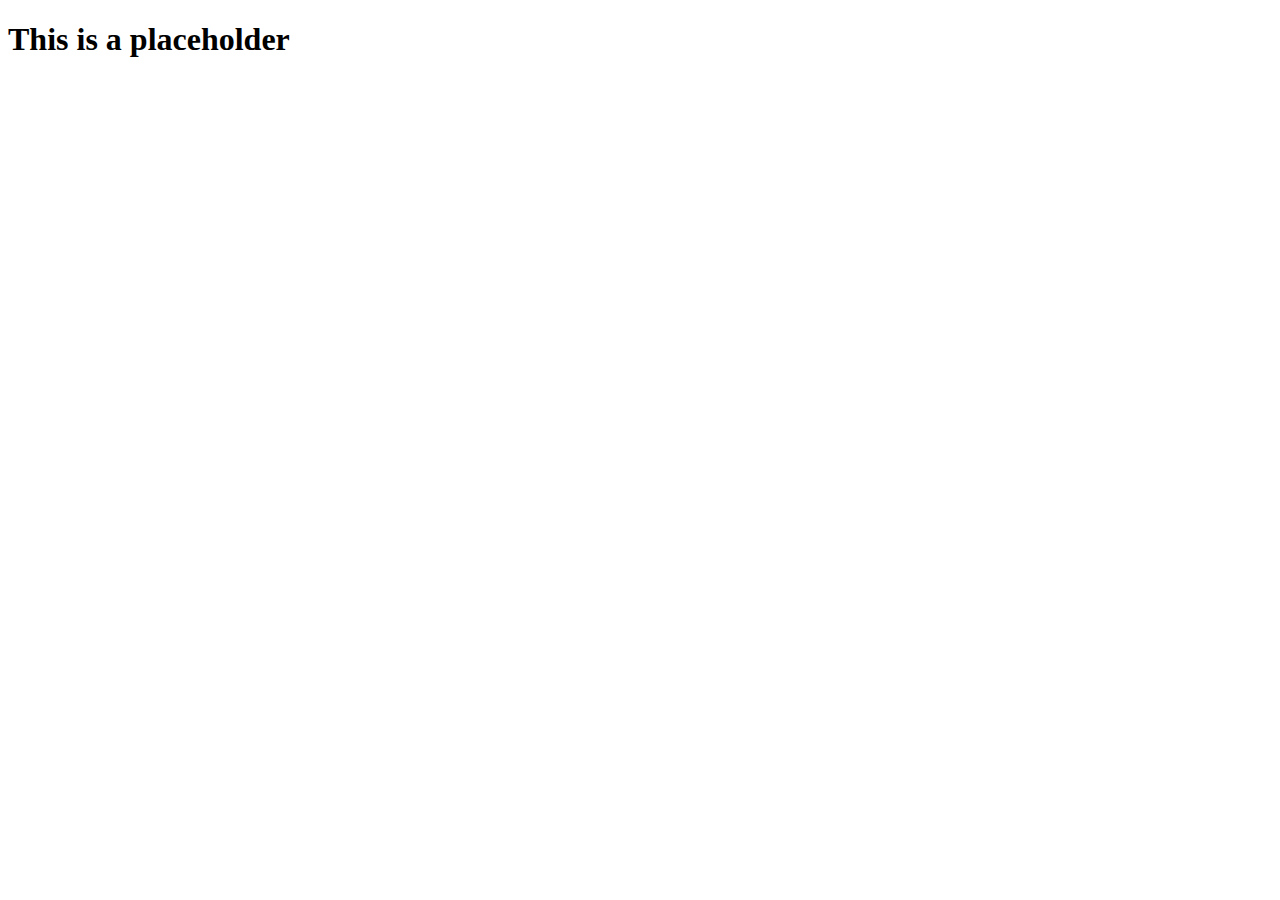
==== index.html @ da4c5a8f "First commit" ====
<!DOCTYPE html>
<html lang="en">
<head>
    <meta charset="UTF-8">
    <meta http-equiv="X-UA-Compatible" content="IE=edge">
    <meta name="viewport" content="width=device-width, initial-scale=1.0">
    <title>Ray Zhao - Product Design</title>
</head>
<body>
    <header>
        <h1>This is a placeholder</h1>
    </header>
</body>
</html>
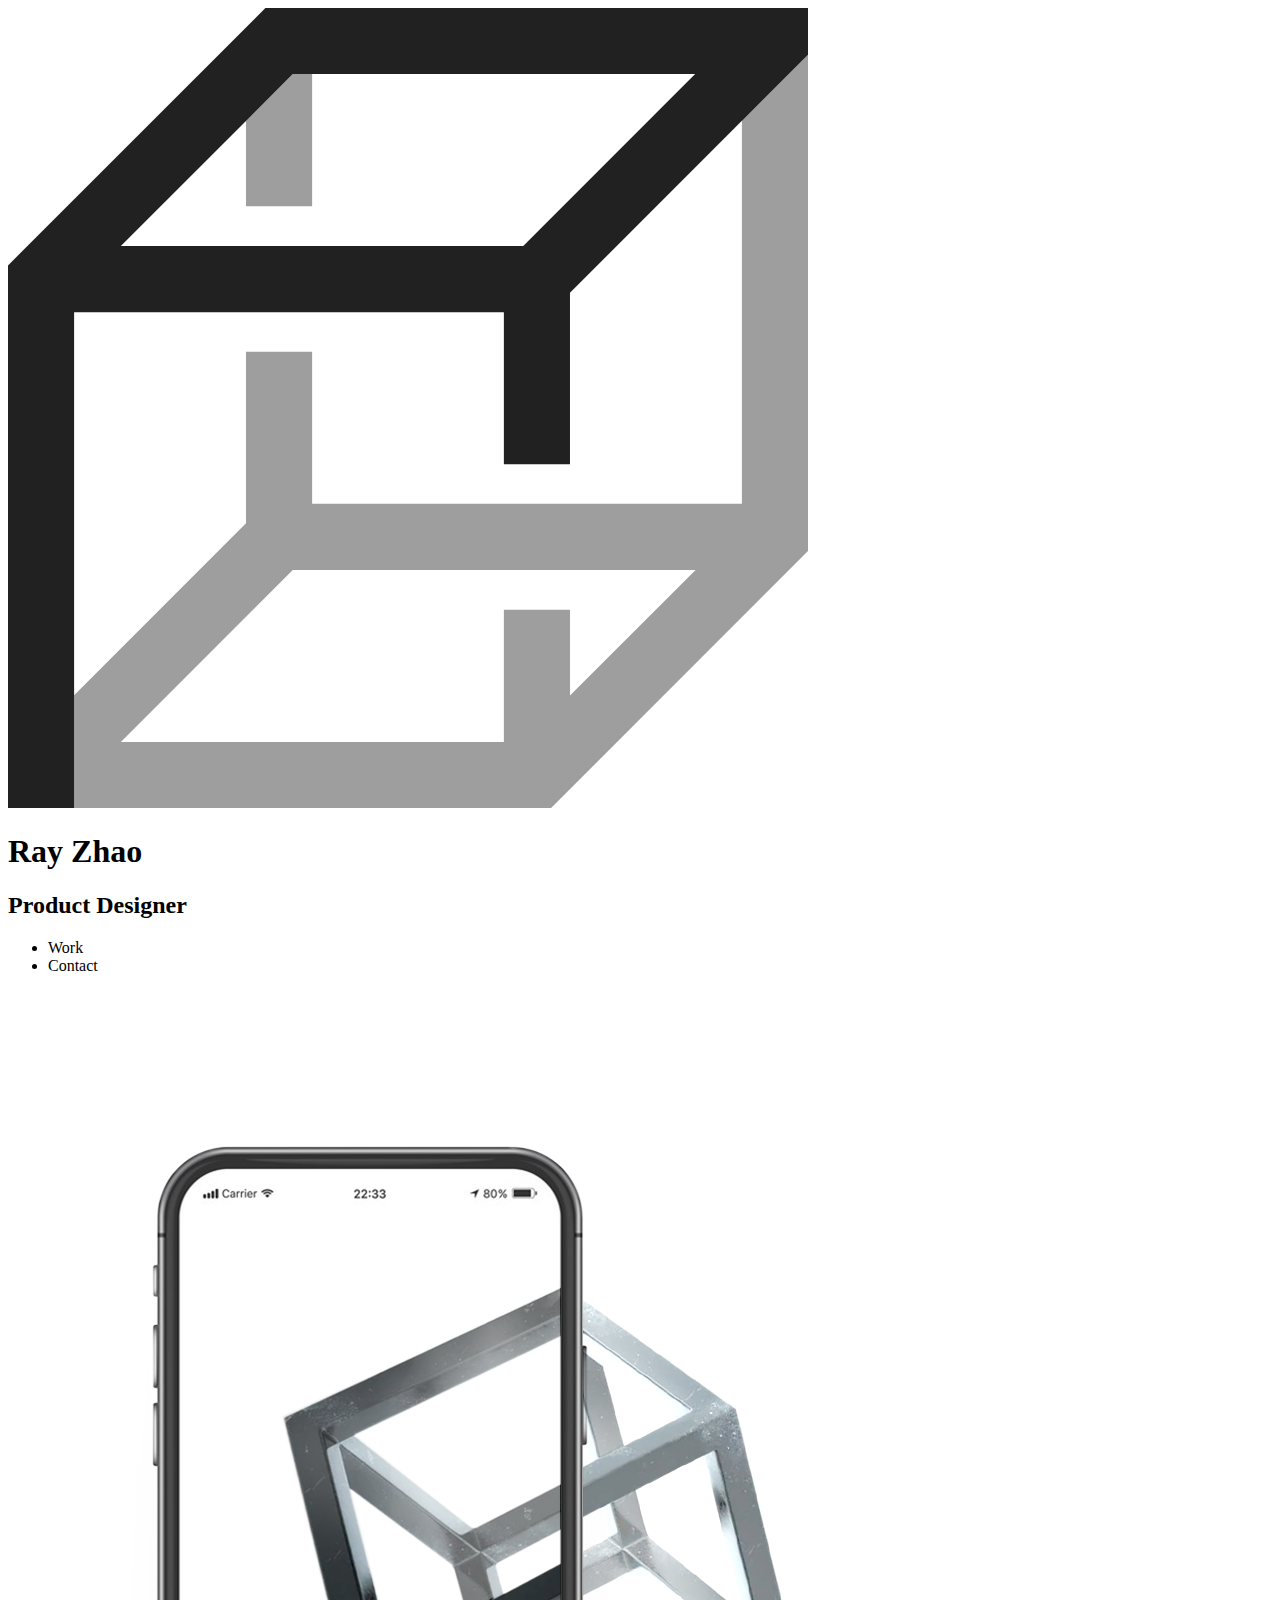
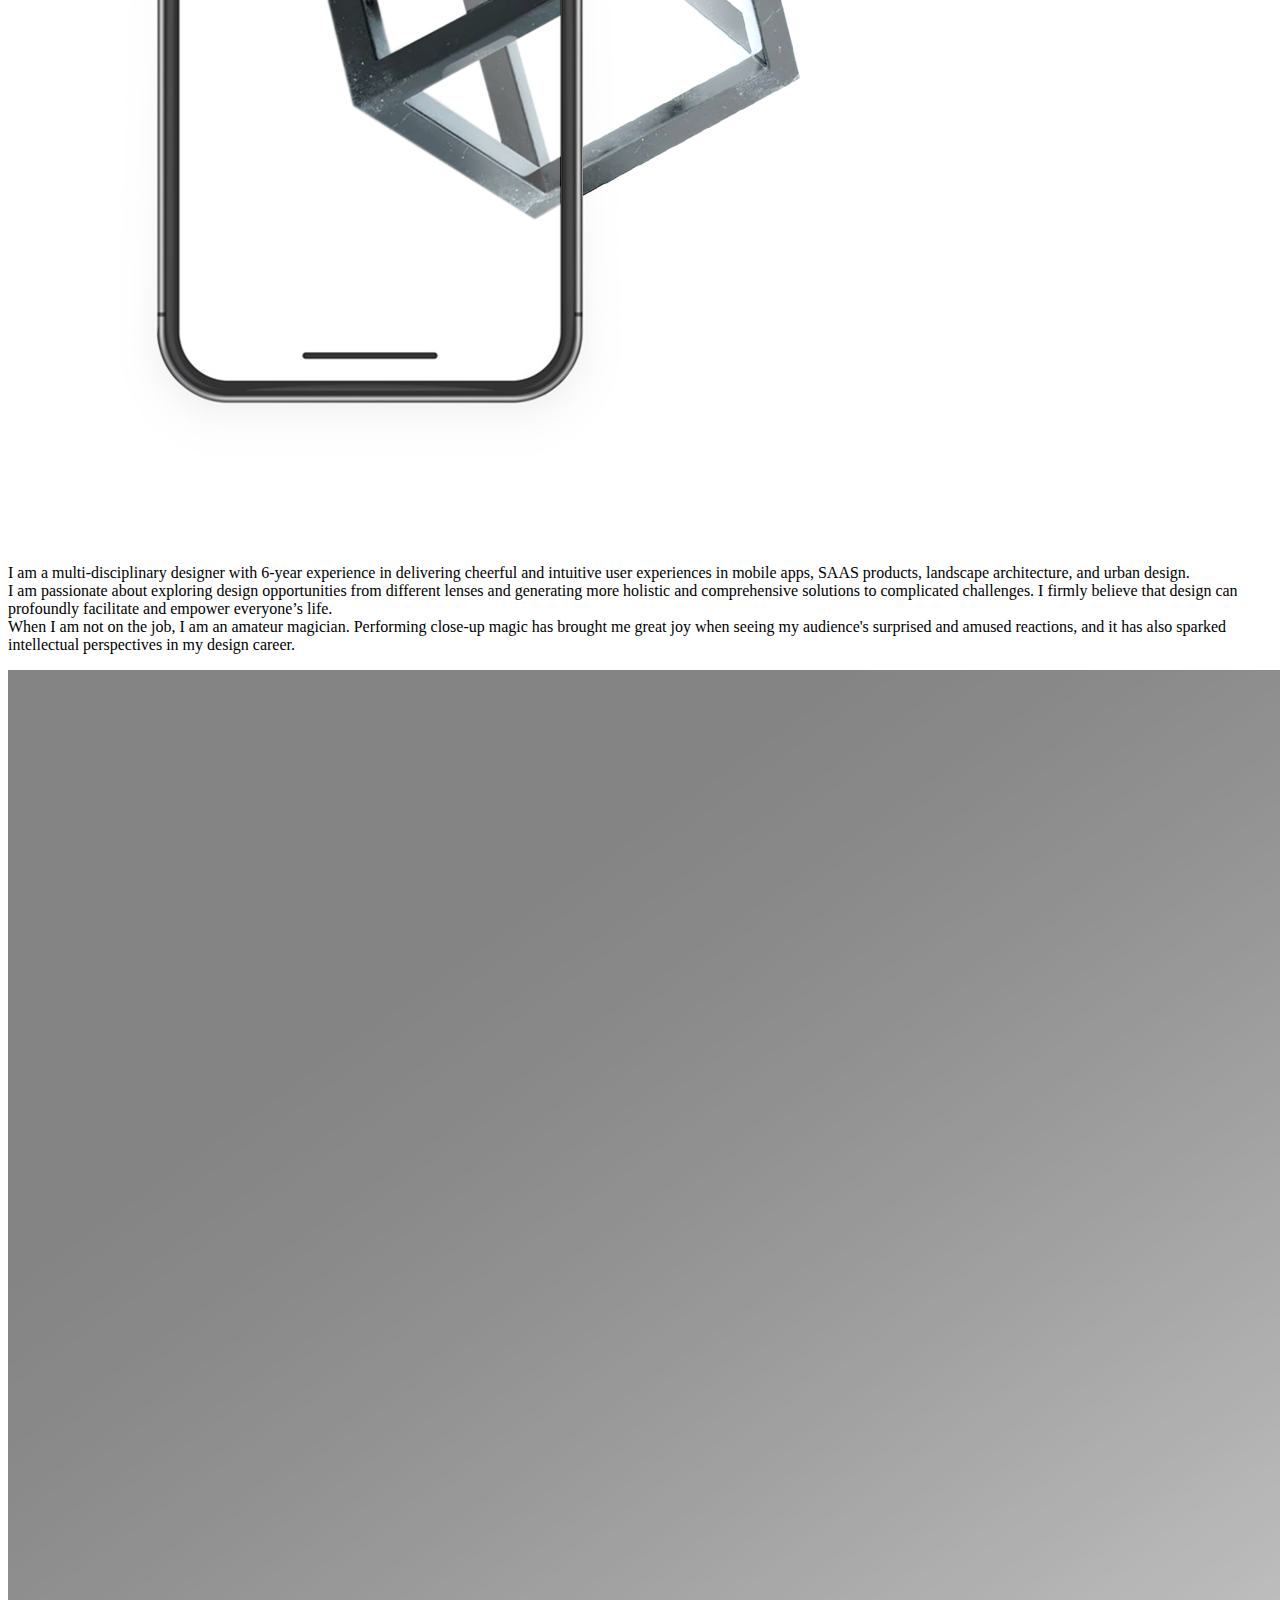
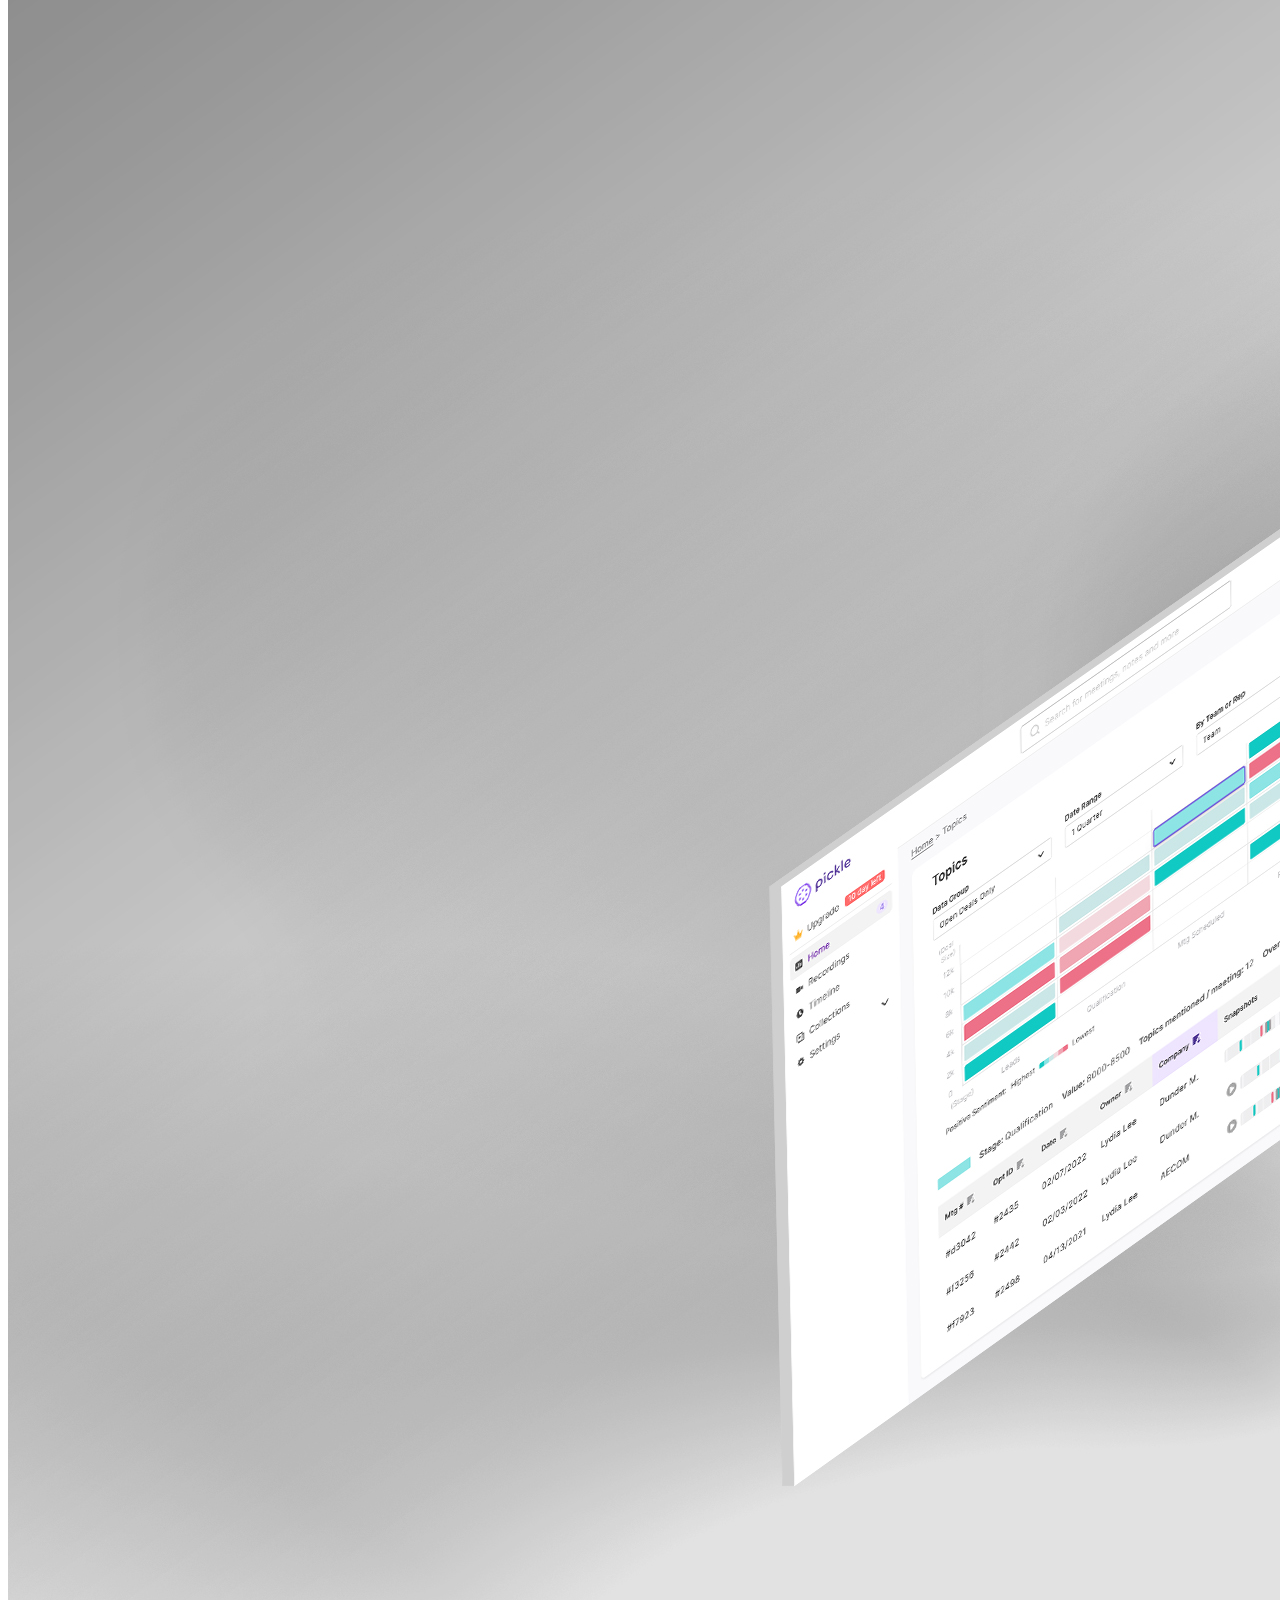
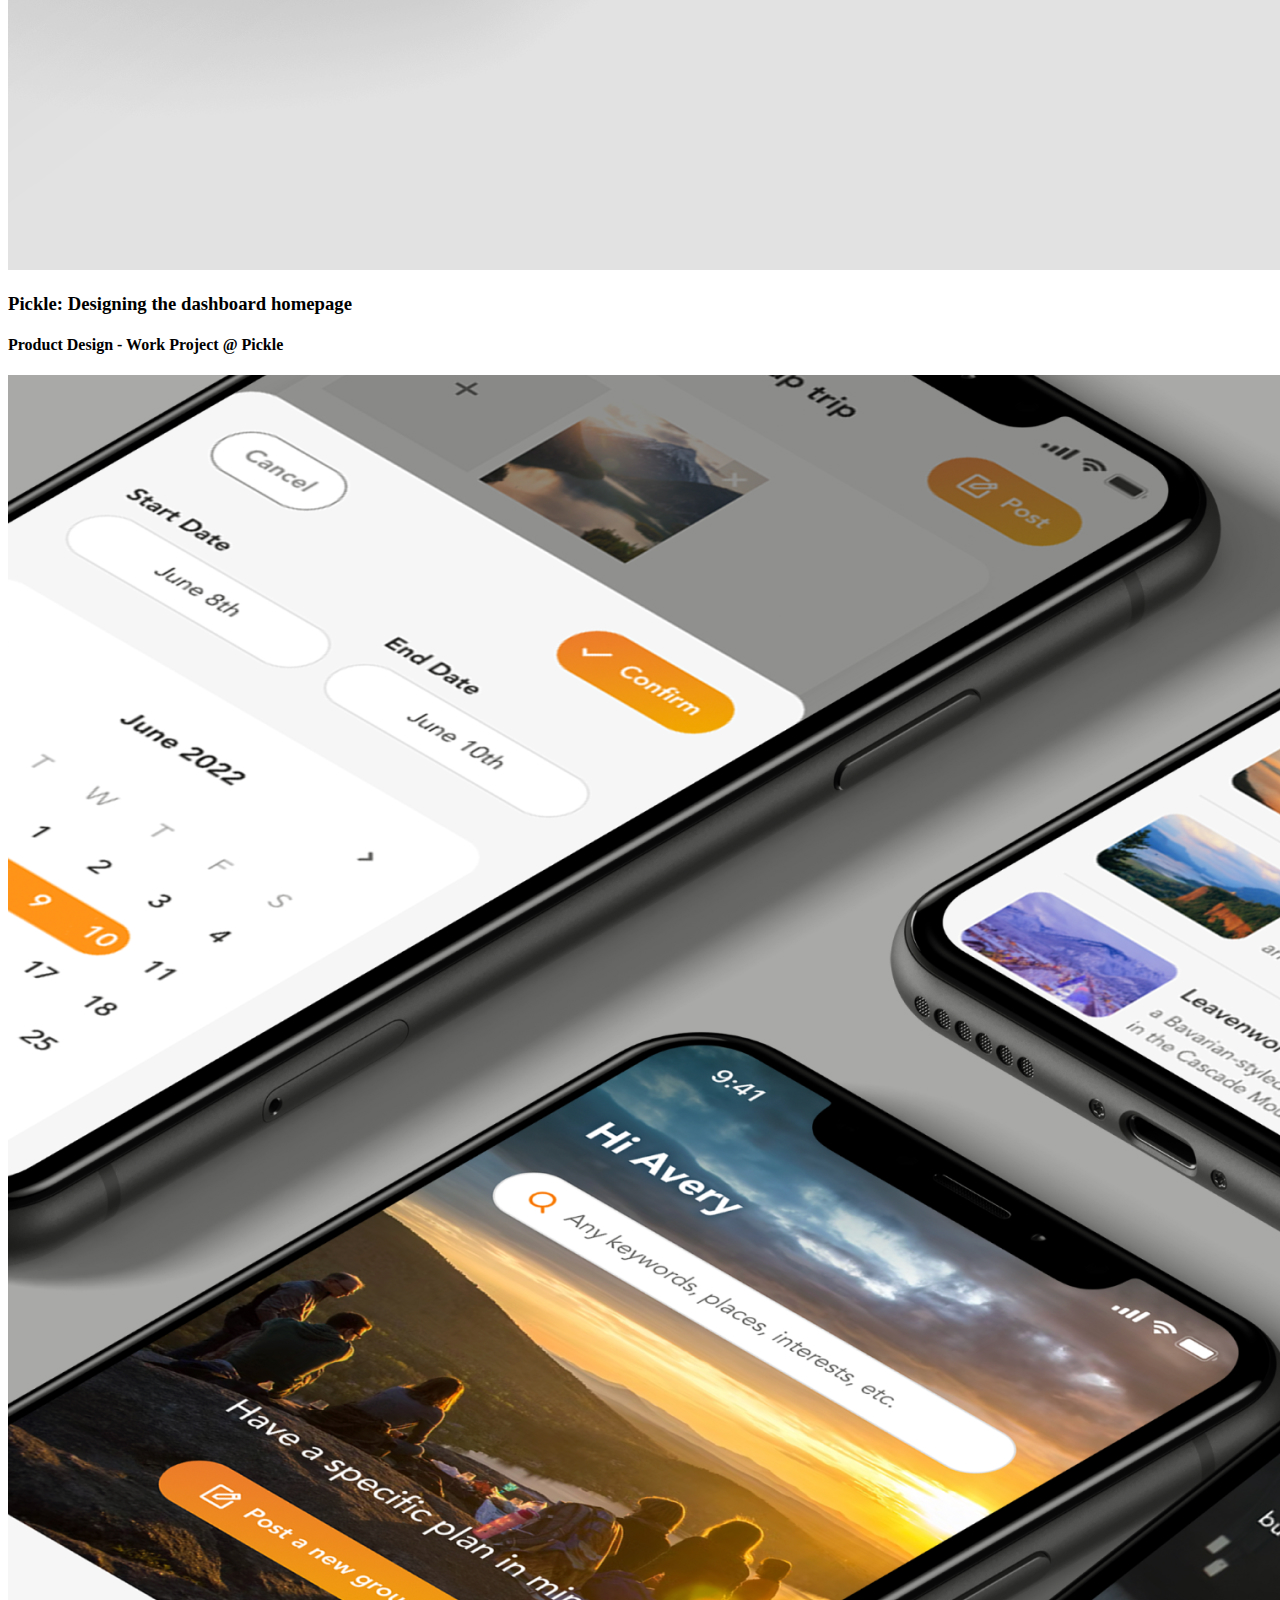
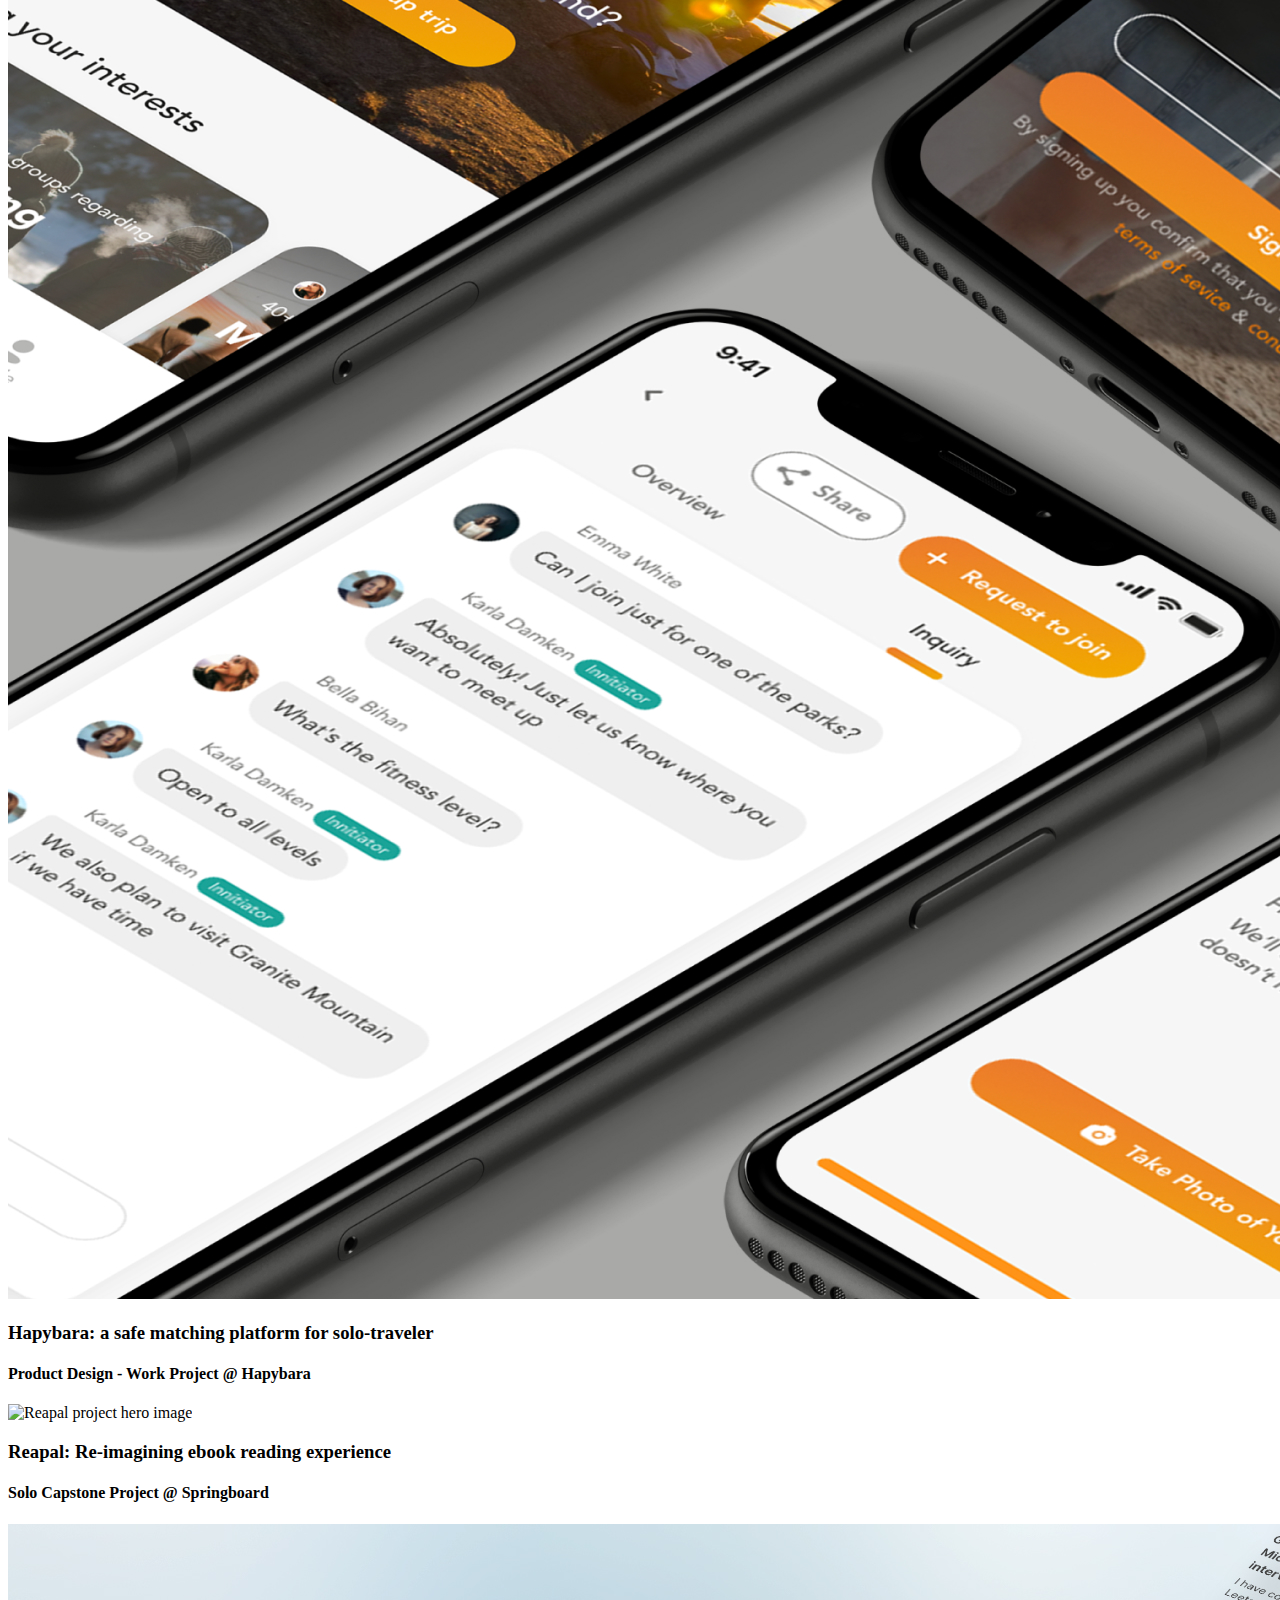
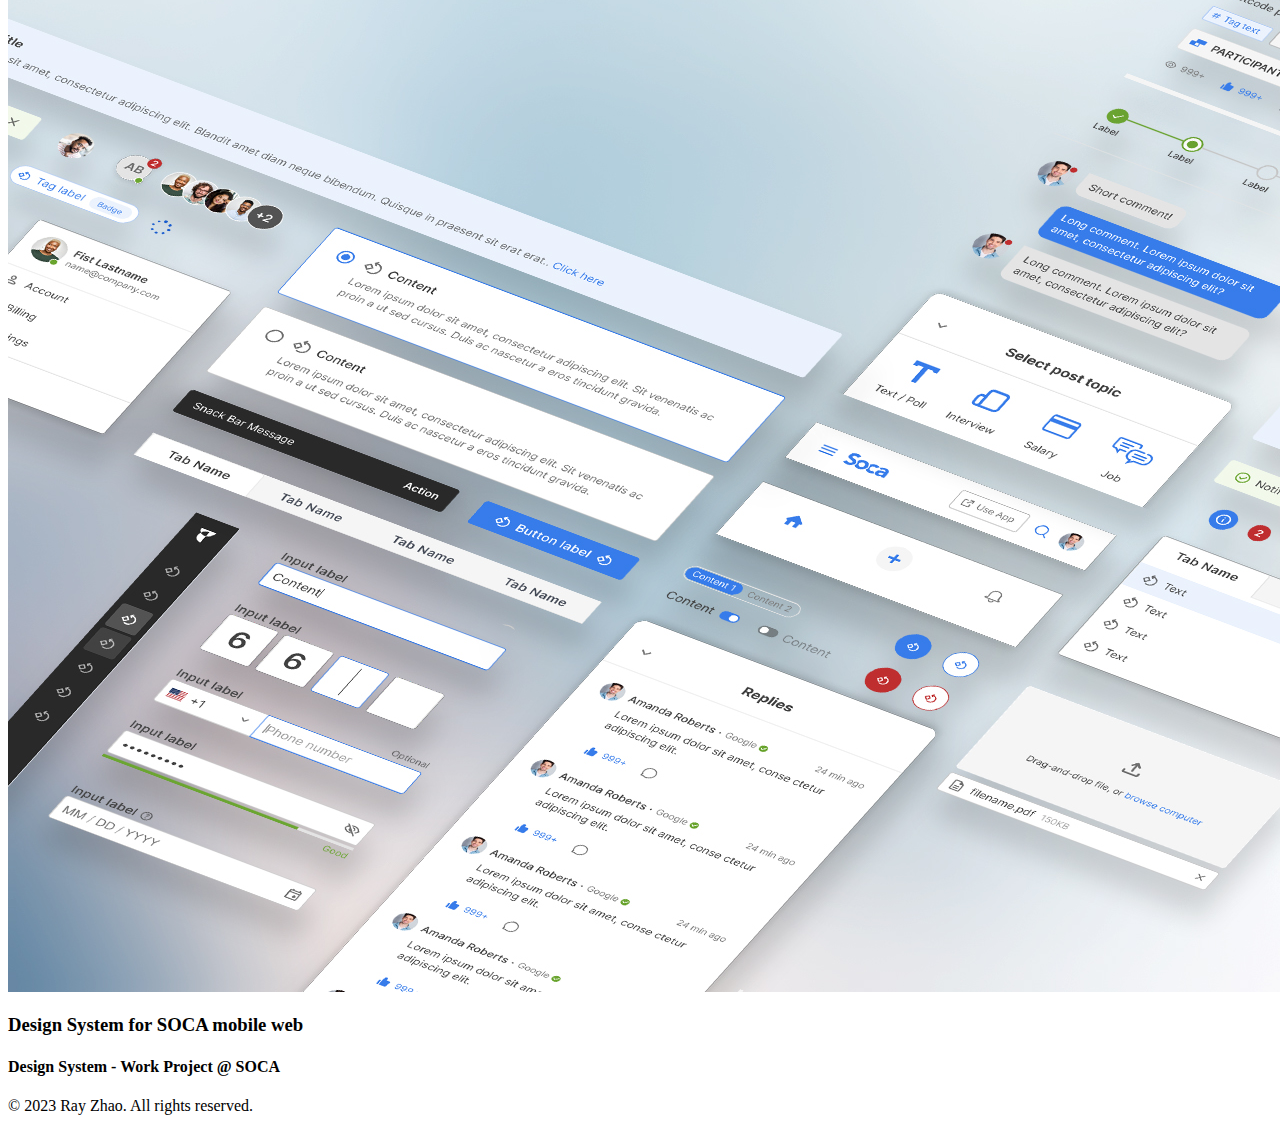
==== commit 6896da08: "contact content" ====
--- a/index.html
+++ b/index.html
@@ -1,14 +1,69 @@
 <!DOCTYPE html>
 <html lang="en">
+
 <head>
     <meta charset="UTF-8">
     <meta http-equiv="X-UA-Compatible" content="IE=edge">
     <meta name="viewport" content="width=device-width, initial-scale=1.0">
     <title>Ray Zhao - Product Design</title>
 </head>
+
 <body>
     <header>
-        <h1>This is a placeholder</h1>
+        <img src="./Resource/Logo_b.svg" alt="Ray Zhao's Logo">
+        <div class="logo-title">
+            <h1 class="logo">Ray Zhao</h1>
+            <h2 class="logo">Product Designer</h2>
+        </div>
+
+        <nav>
+            <ul>
+                <li>Work</li>
+                <li>Contact</li>
+            </ul>
+        </nav>
     </header>
+    <main>
+        <section id="self-intro">
+            <img src="./Resource/Hero_page.png" alt="Website's hero page">
+            <p>
+                I am a multi-disciplinary designer with 6-year experience in delivering cheerful and intuitive user
+                experiences in mobile apps, SAAS products, landscape architecture, and urban design. <br>I am passionate
+                about exploring design opportunities from different lenses and generating more holistic and
+                comprehensive solutions to complicated challenges. I firmly believe that design can profoundly
+                facilitate and empower everyone’s life. <br>When I am not on the job, I am an amateur magician.
+                Performing
+                close-up magic has brought me great joy when seeing my audience's surprised and amused reactions, and it
+                has also sparked intellectual perspectives in my design career.
+            </p>
+        </section>
+        <section id="work-list">
+            <div class="card-project">
+                <img src="./Resource/Hero_Pickle.png" alt="Pickle project hero image">
+                <h3>Pickle: Designing the dashboard homepage</h3>
+                <h4>Product Design - Work Project @ Pickle</h4>
+            </div>
+            <div class="card-project">
+                <img src="./Resource/Hero_Hapybara.jpg" alt="Hapybara project hero image">
+                <h3>Hapybara: a safe matching platform for solo-traveler</h3>
+                <h4>Product Design - Work Project @ Hapybara</h4>
+            </div>
+            <div class="card-project">
+                <img src="./Resource/Hero_Reapal.png" alt="Reapal project hero image">
+                <h3>Reapal: Re-imagining ebook reading experience</h3>
+                <h4>Solo Capstone Project @ Springboard</h4>
+            </div>
+            <div class="card-project">
+                <img src="./Resource/Hero_Soca.jpg" alt="Soca project hero image">
+                <h3>Design System for SOCA mobile web</h3>
+                <h4>Design System - Work Project @ SOCA</h4>
+            </div>
+        </section>
+
+    </main>
+    <footer>
+        <p>© 2023 Ray Zhao. All rights reserved.</p>
+    </footer>
 </body>
+
 </html>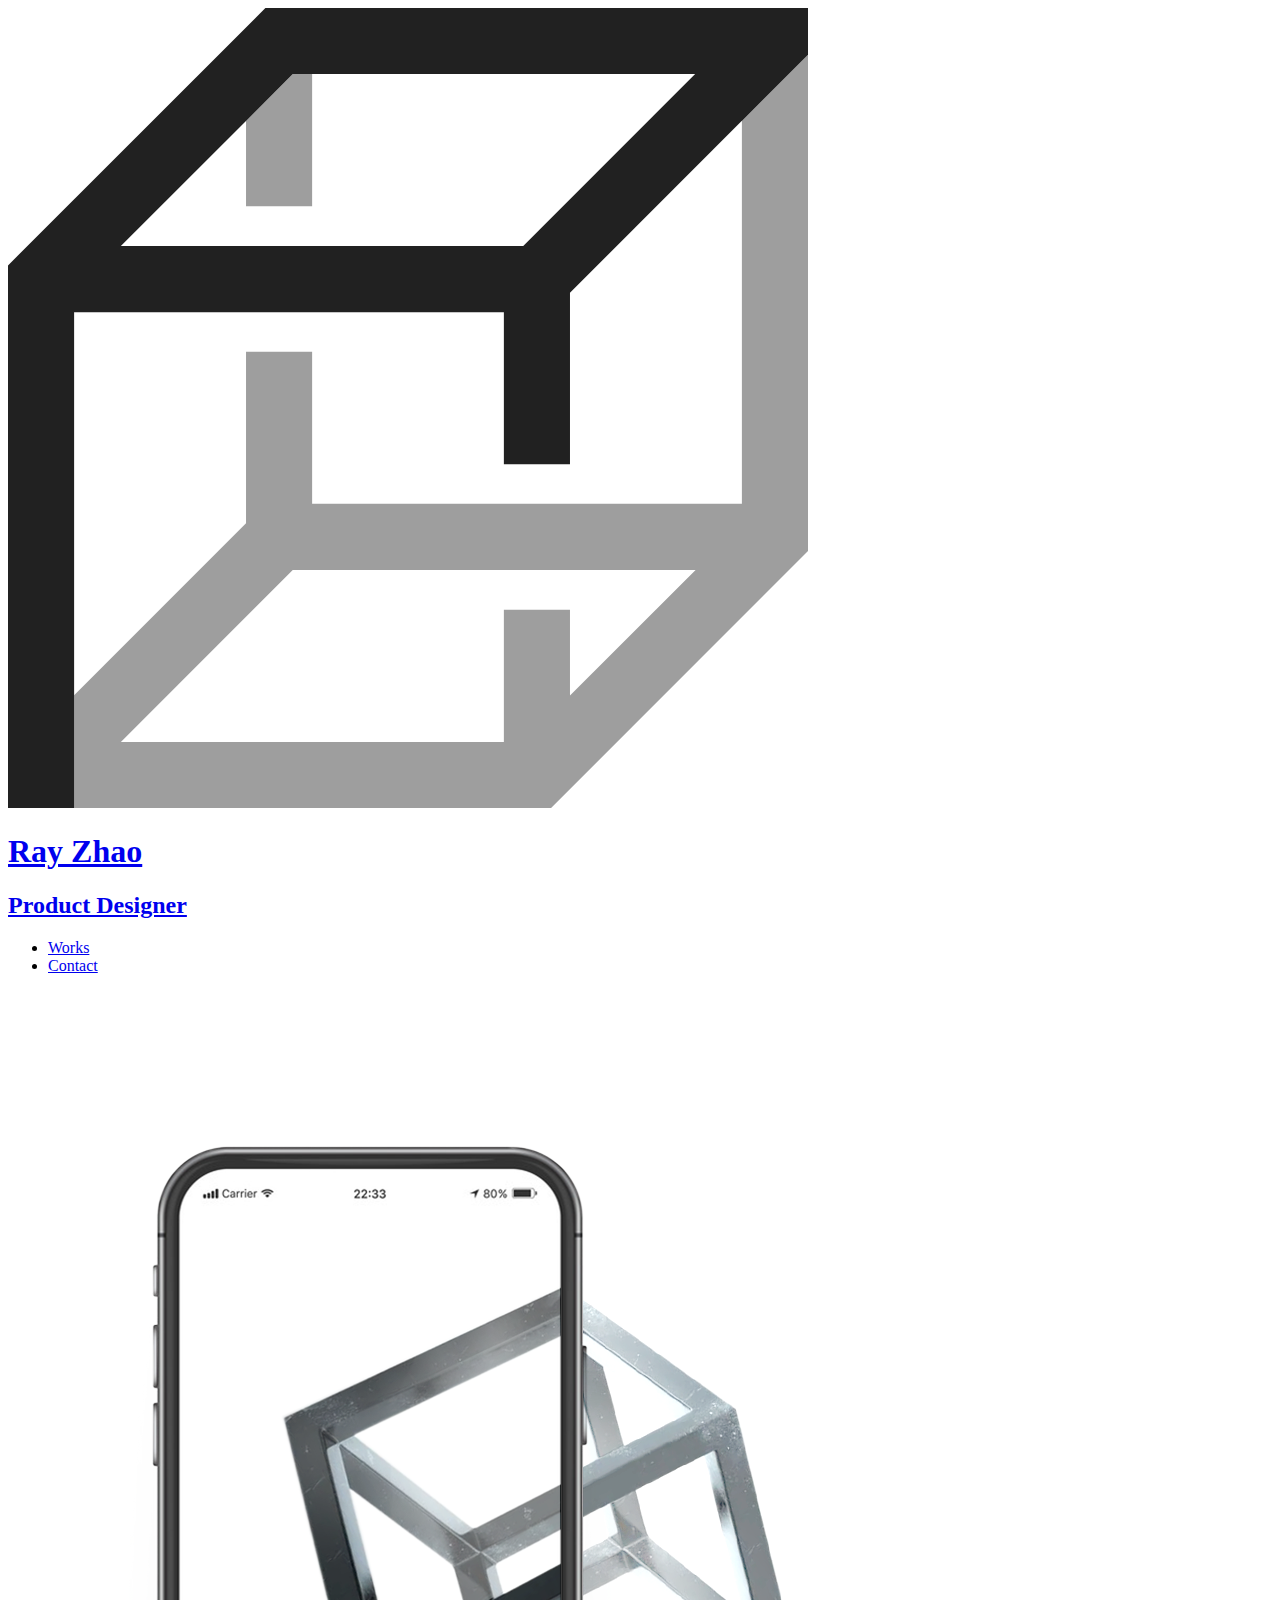
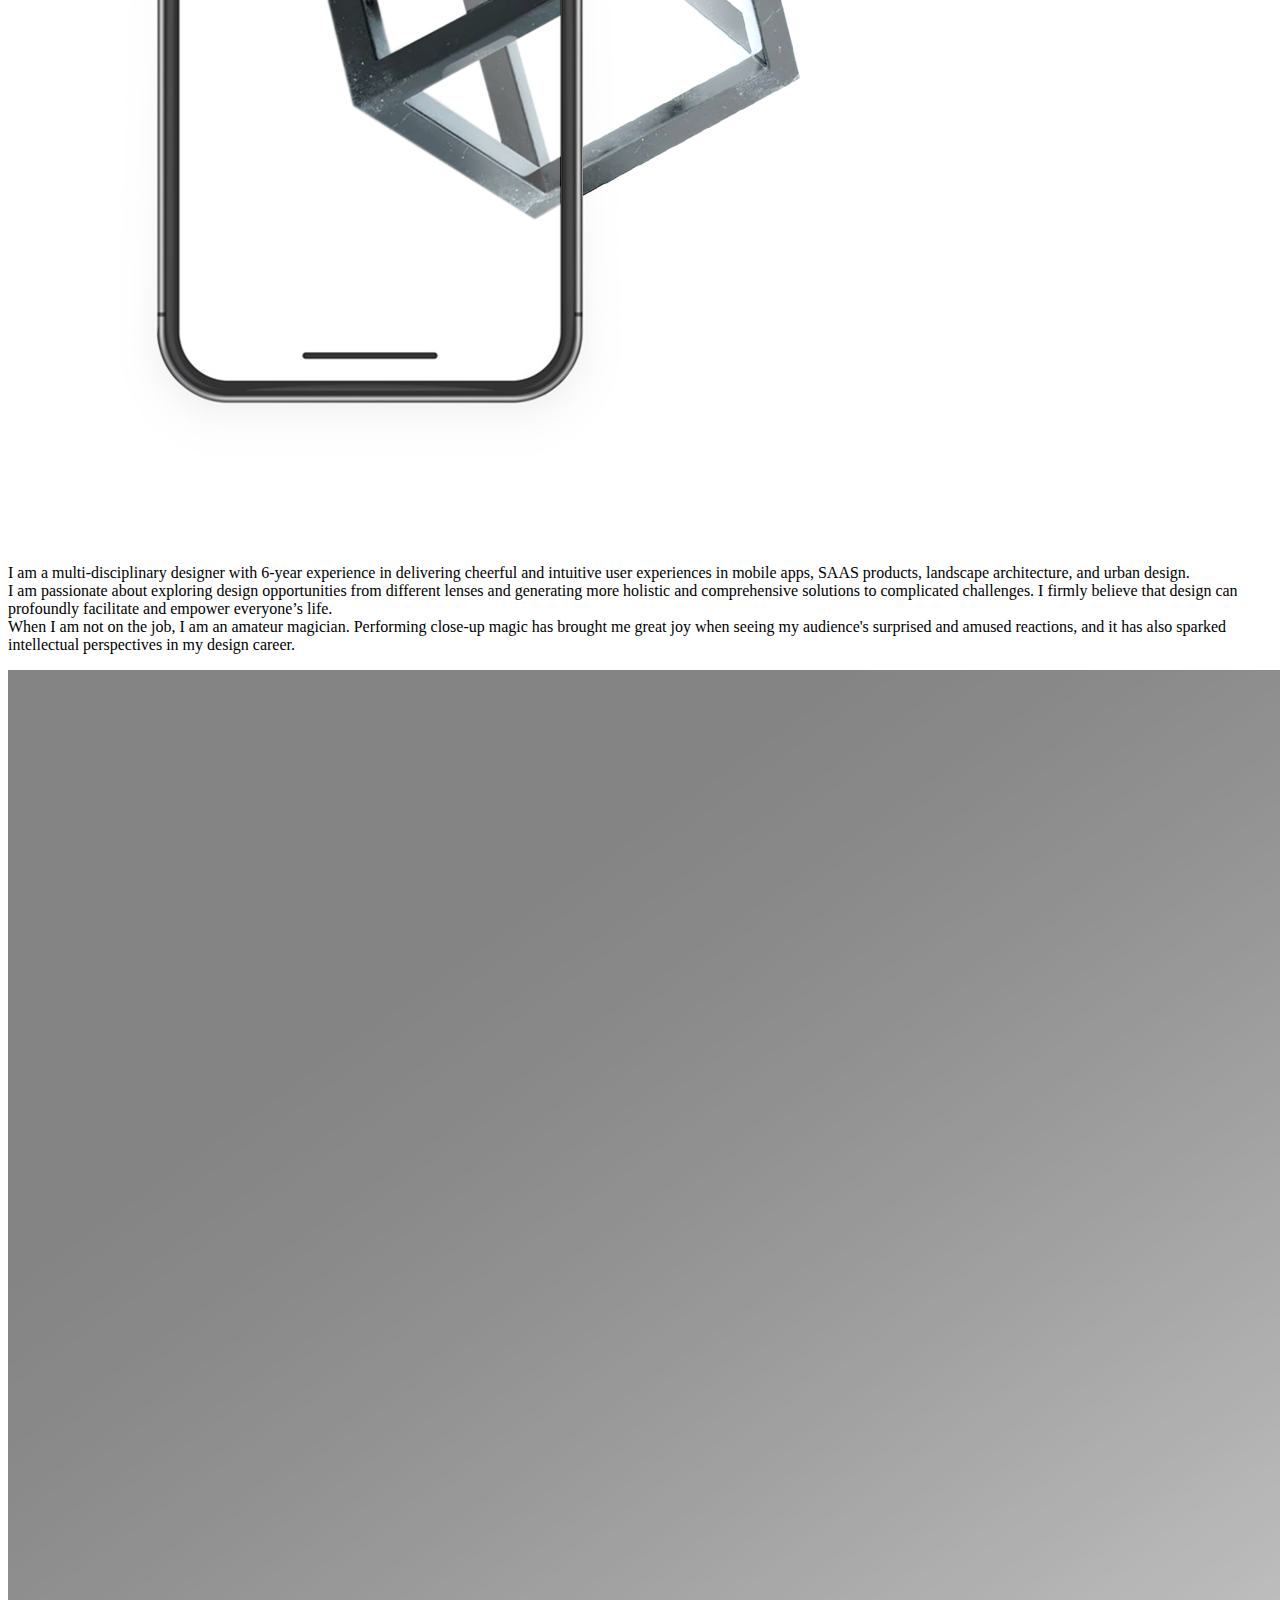
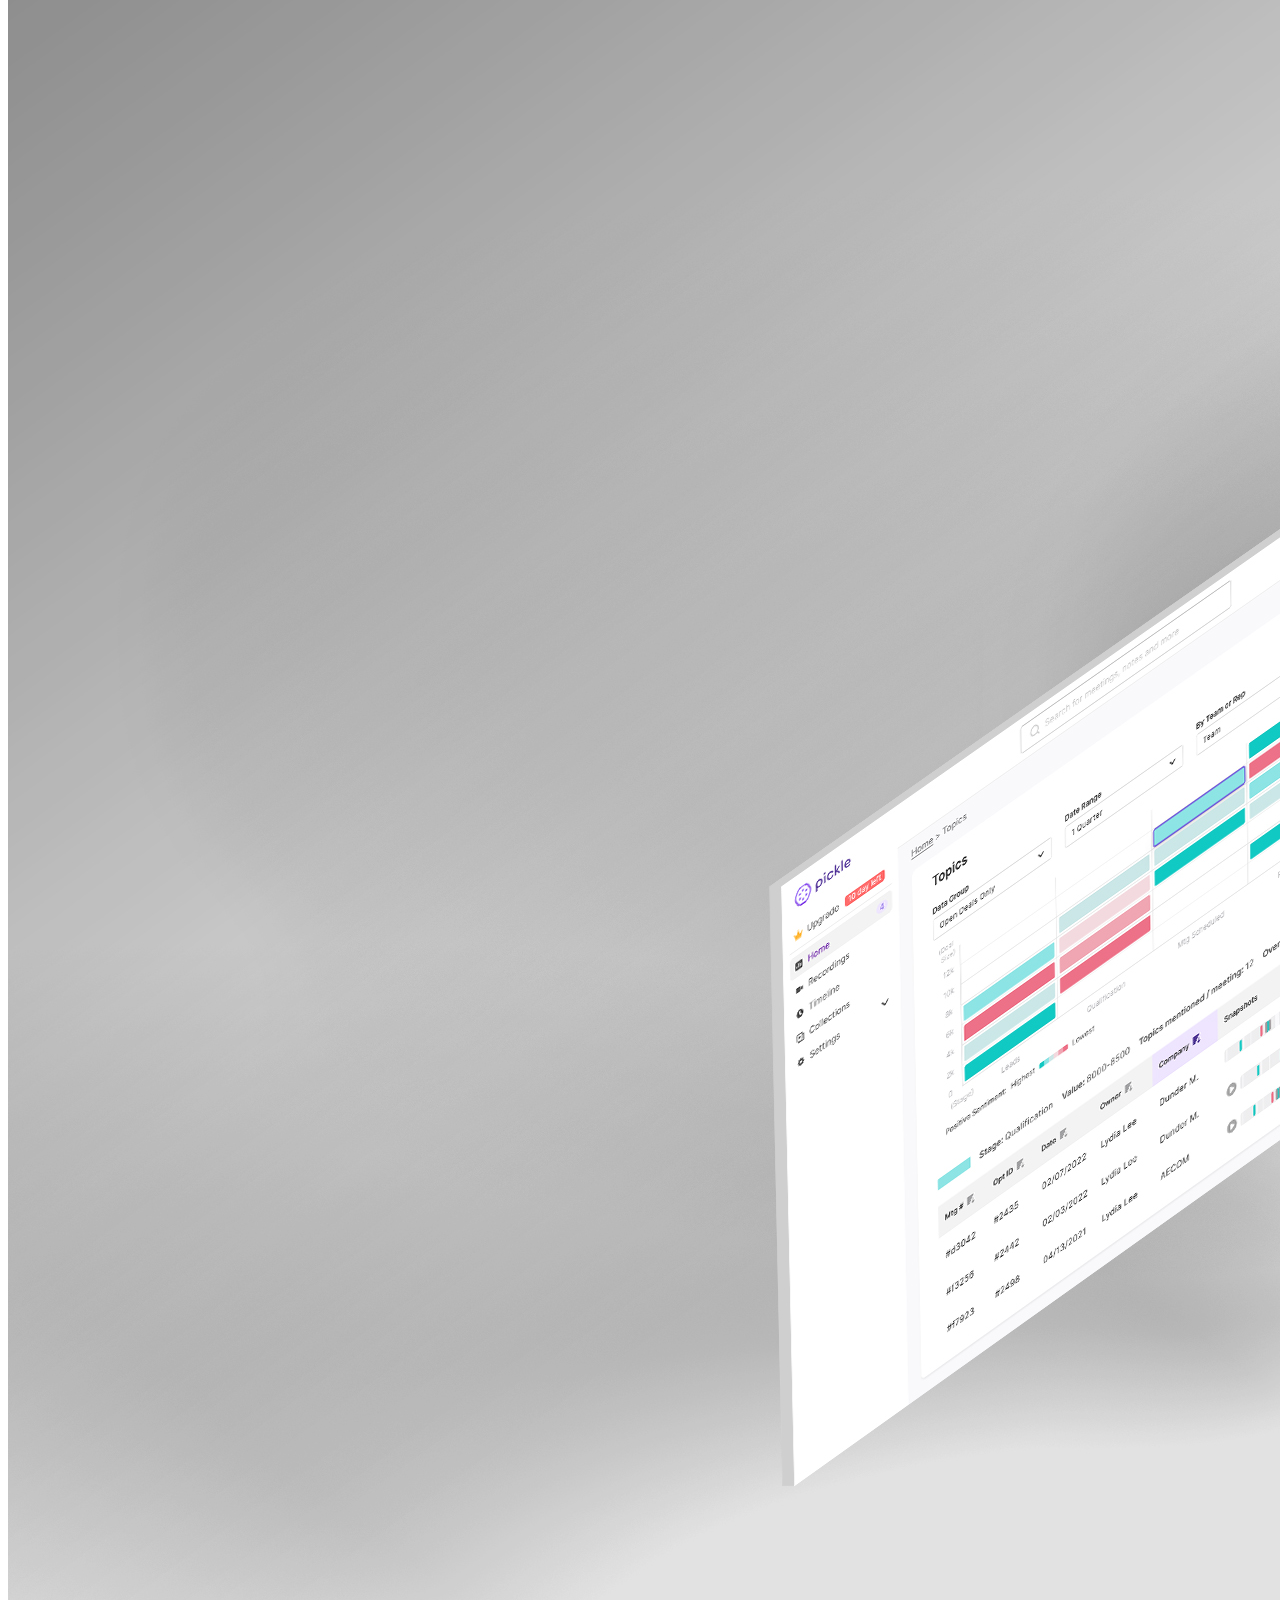
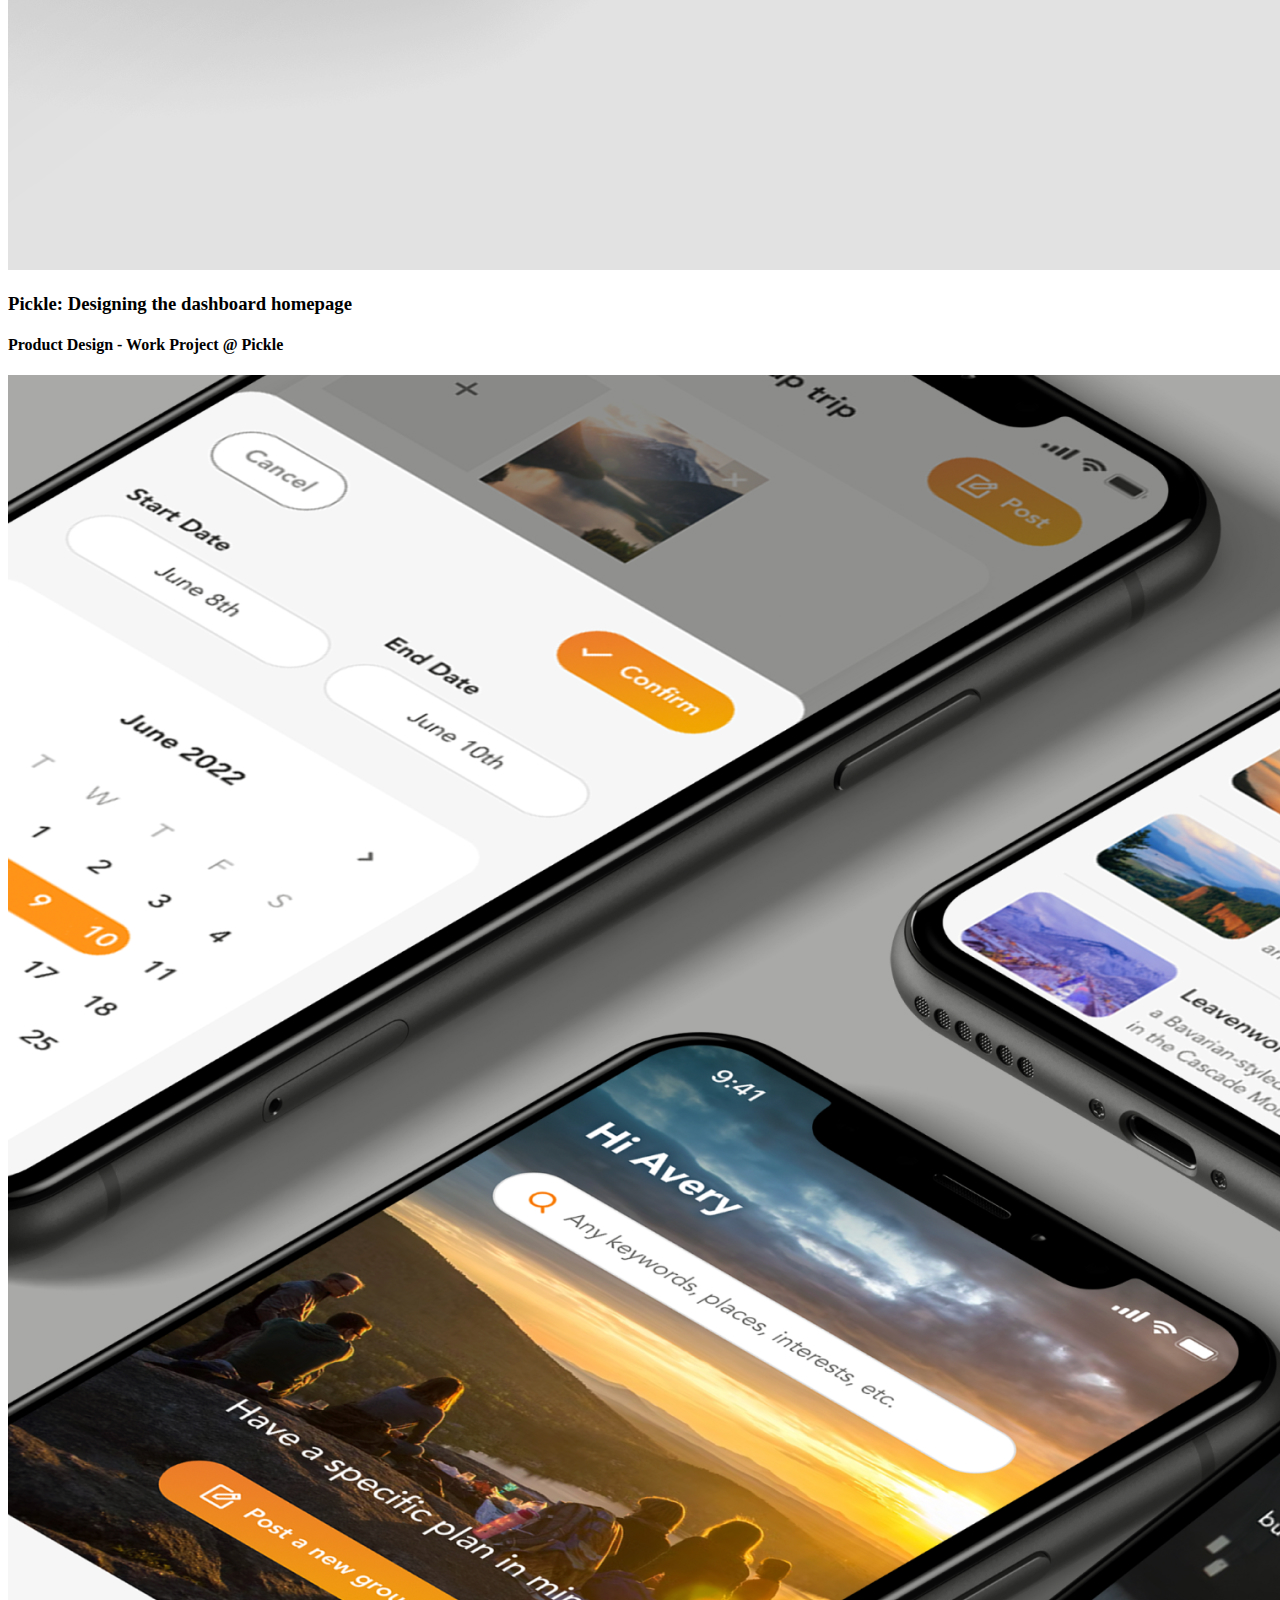
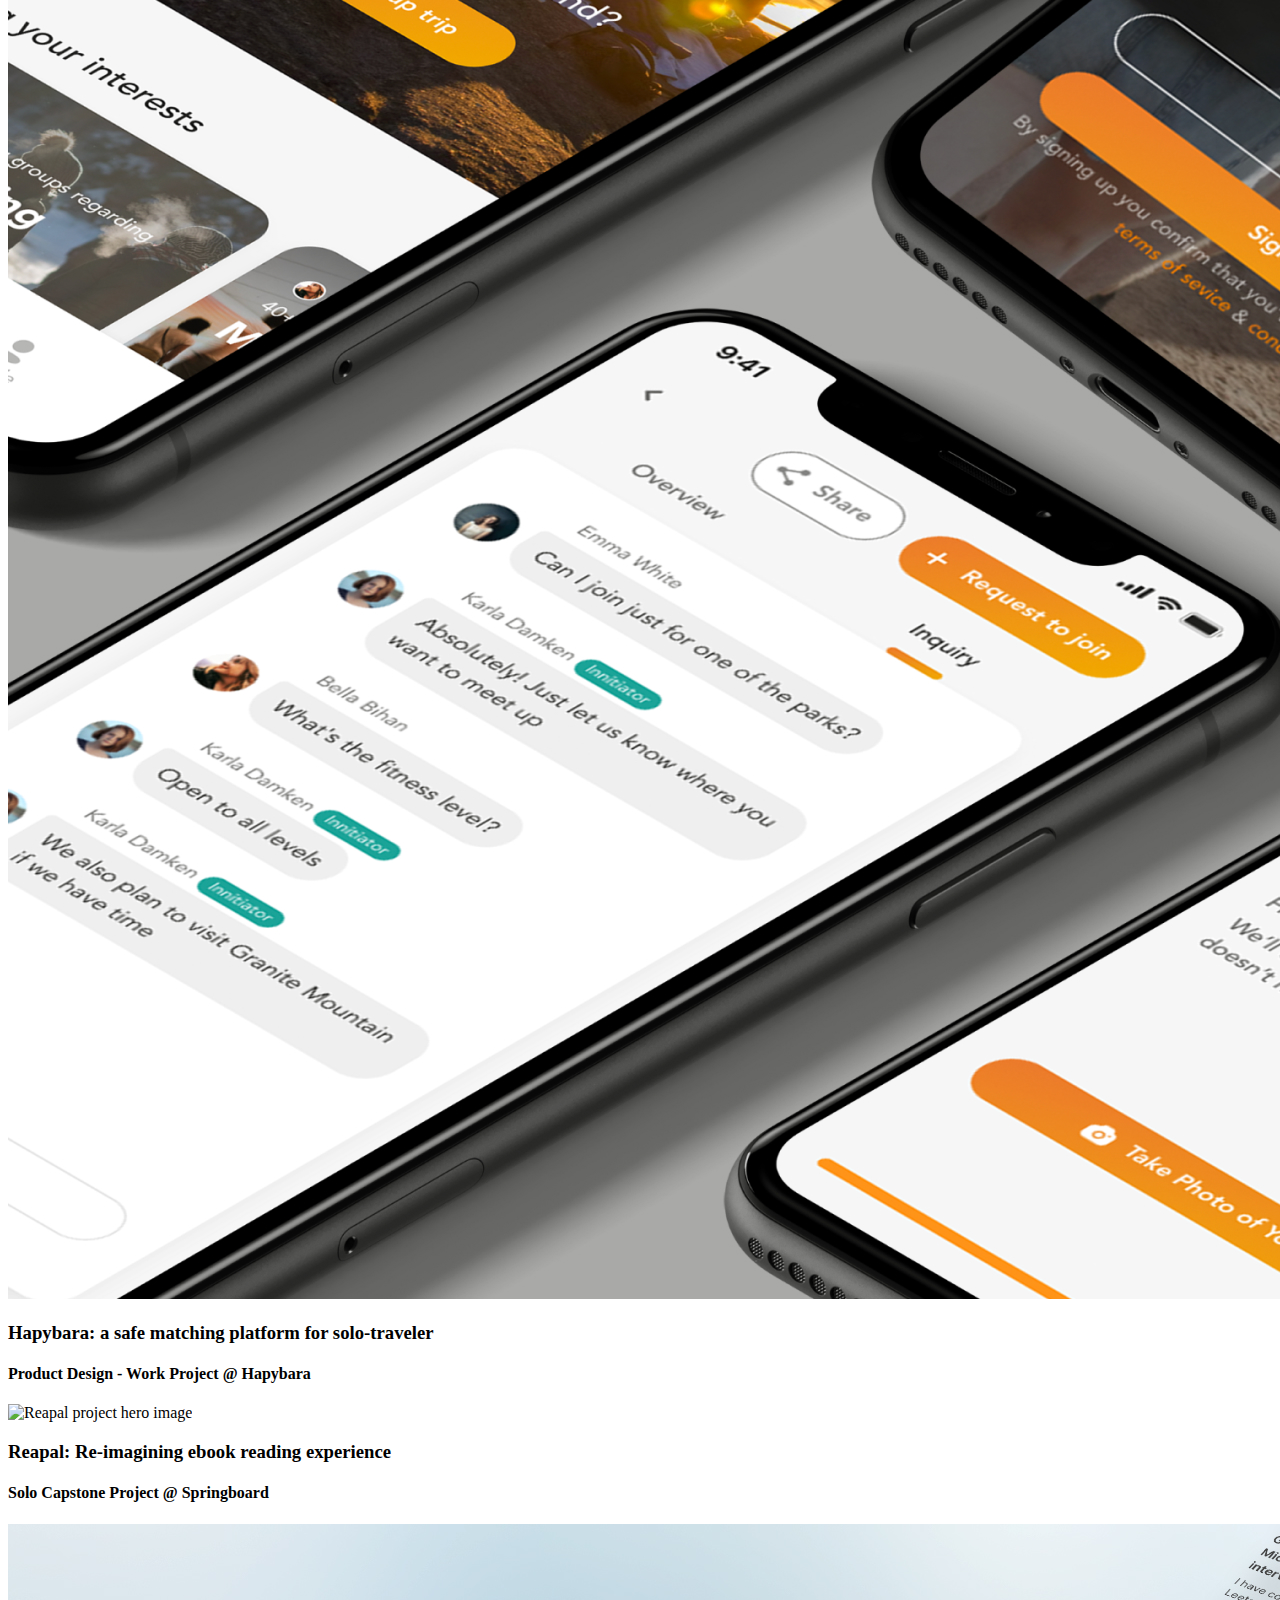
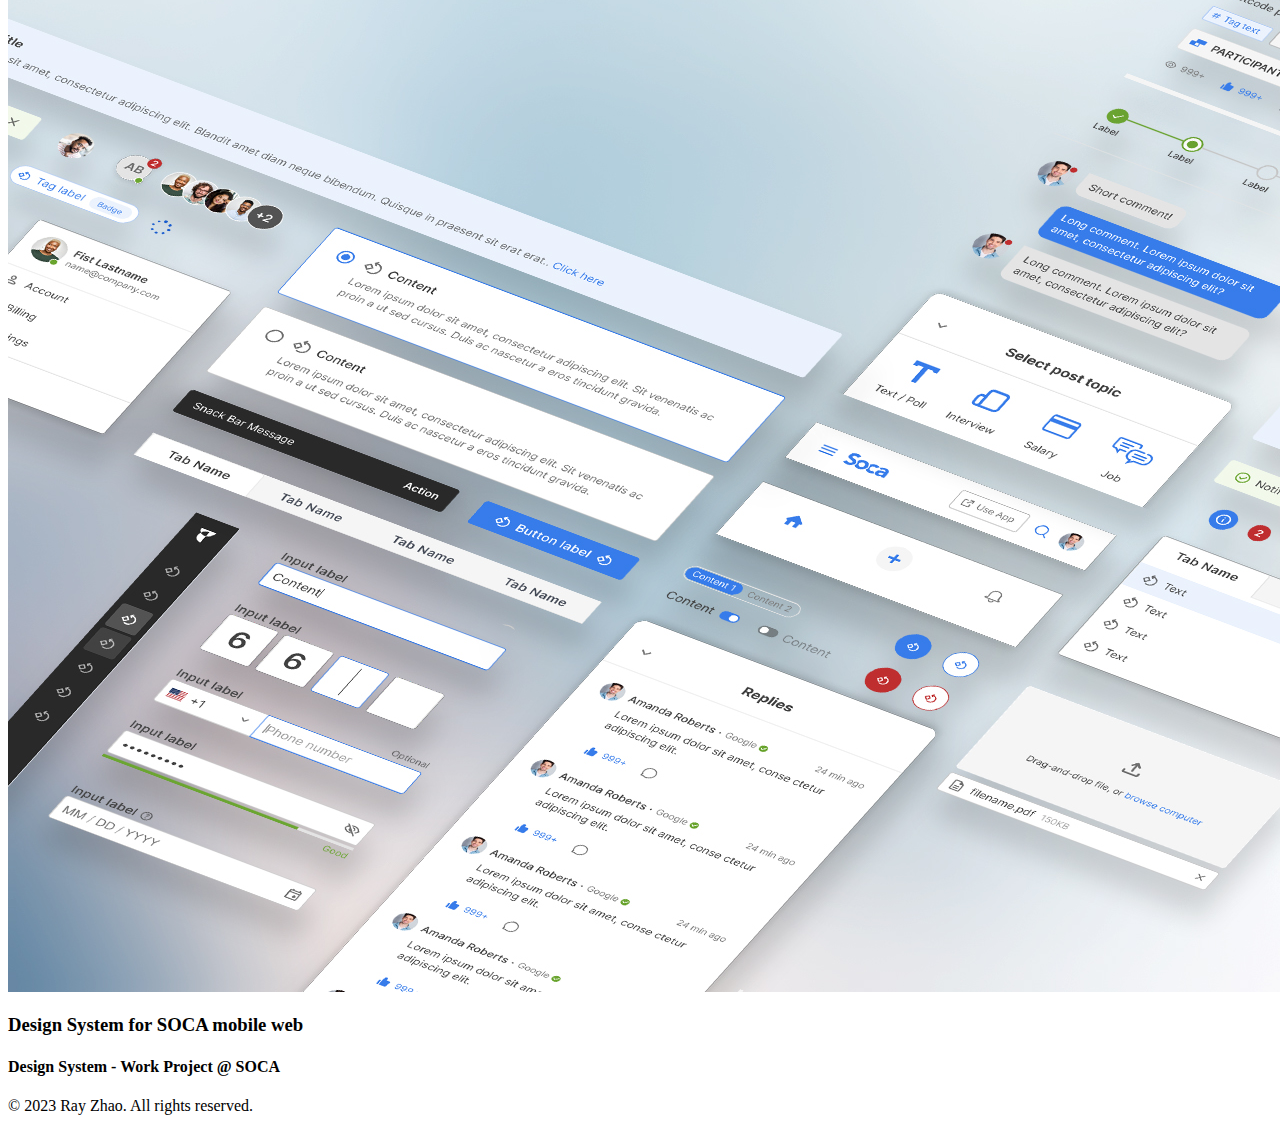
==== commit 8e64e781: "Adding links in HTML" ====
--- a/index.html
+++ b/index.html
@@ -10,16 +10,20 @@
 
 <body>
     <header>
-        <img src="./Resource/Logo_b.svg" alt="Ray Zhao's Logo">
-        <div class="logo-title">
-            <h1 class="logo">Ray Zhao</h1>
-            <h2 class="logo">Product Designer</h2>
-        </div>
+        <a href="index.html">
+            <div class="logo-group">
+                <img src="./Resource/Logo_b.svg" alt="Ray Zhao's Logo">
+                <div class="logo-title">
+                    <h1 class="logo">Ray Zhao</h1>
+                    <h2 class="logo">Product Designer</h2>
+                </div>
+            </div>
+        </a>
 
         <nav>
             <ul>
-                <li>Work</li>
-                <li>Contact</li>
+                <li><a href="index.html">Works</a></li>
+                <li><a href="contact.html">Contact</a></li>
             </ul>
         </nav>
     </header>
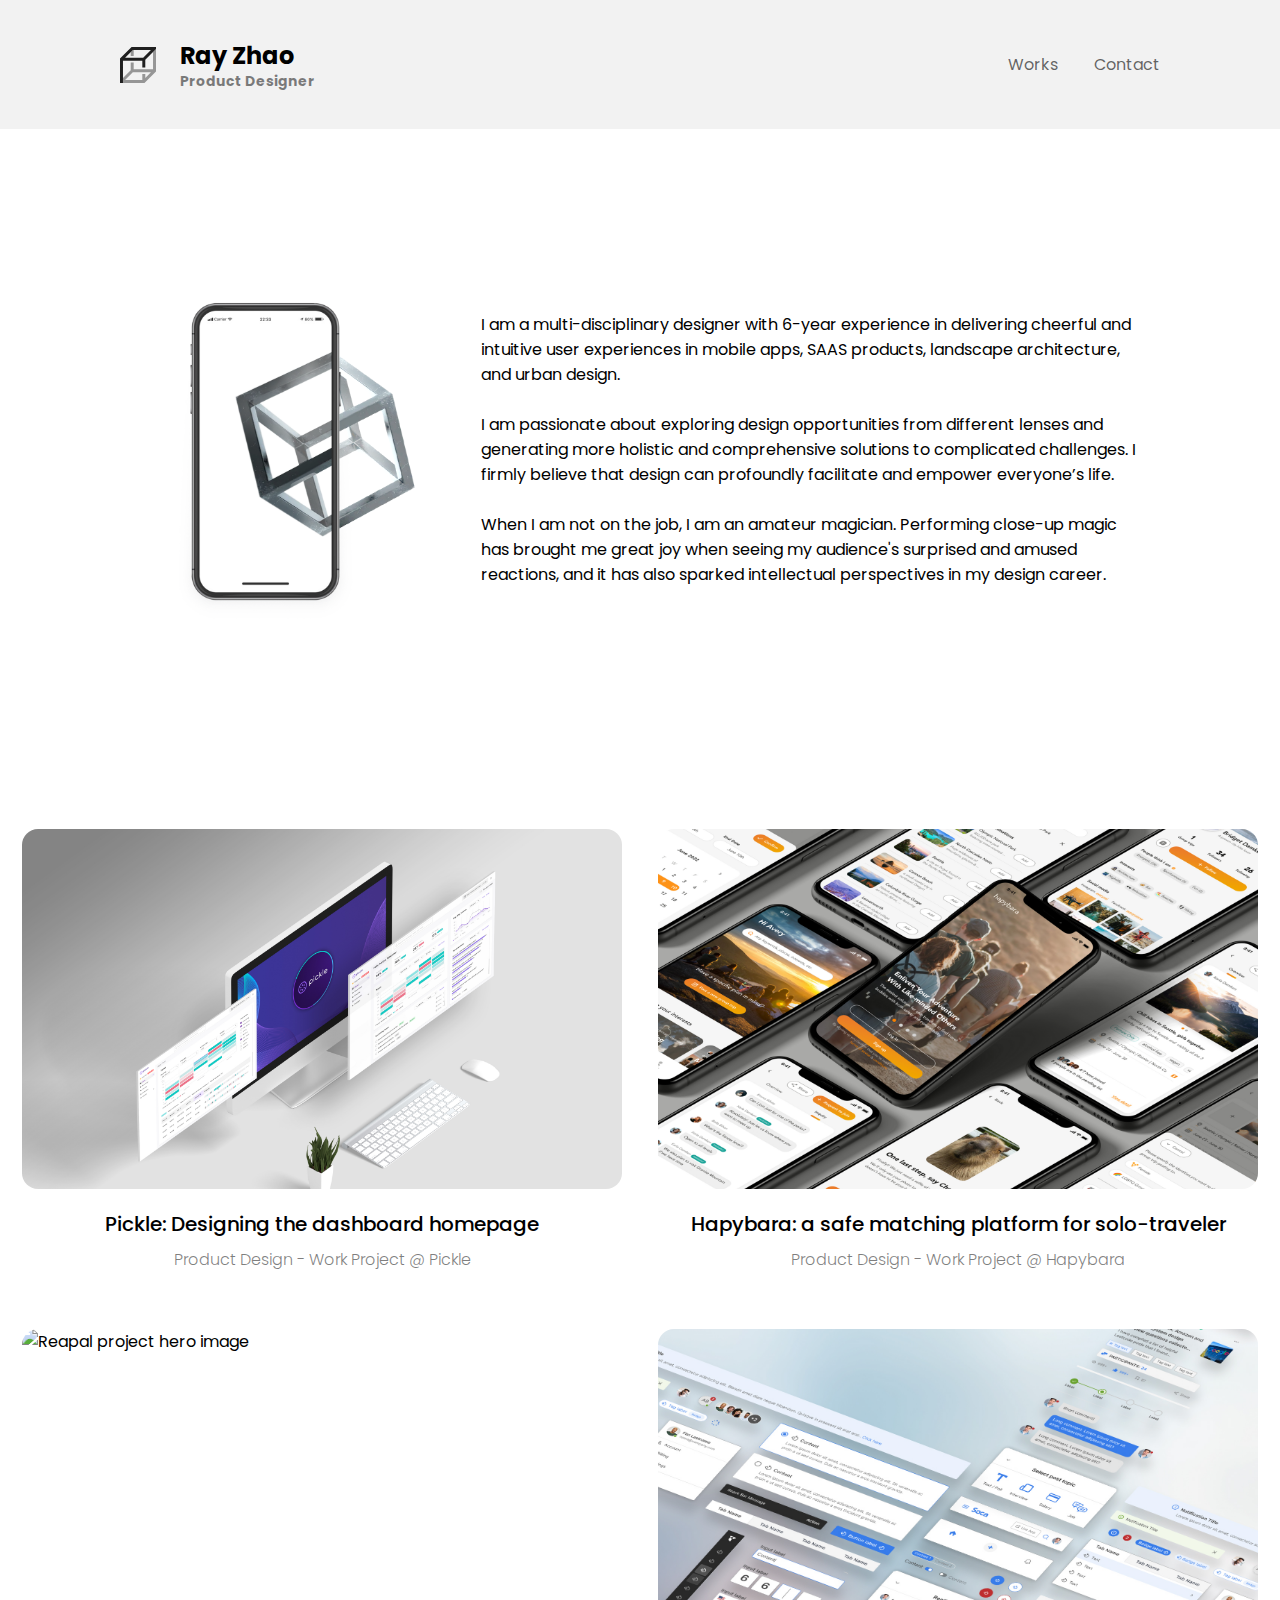
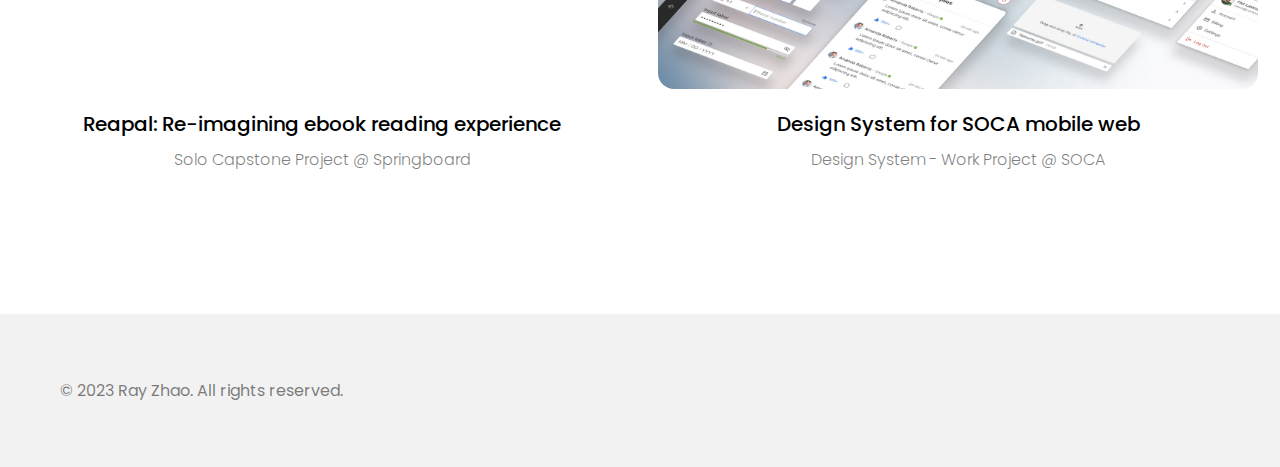
==== commit 2519f74f: "adding CSS" ====
--- a/index.html
+++ b/index.html
@@ -6,64 +6,74 @@
     <meta http-equiv="X-UA-Compatible" content="IE=edge">
     <meta name="viewport" content="width=device-width, initial-scale=1.0">
     <title>Ray Zhao - Product Design</title>
+    <link rel="stylesheet" type="text/css" href="./CSS/style.css">
+    <link rel="preconnect" href="https://fonts.googleapis.com">
+    <link rel="preconnect" href="https://fonts.gstatic.com" crossorigin="">
+    <link
+        href="https://fonts.googleapis.com/css2?family=Nunito+Sans:ital,wght@0,400;0,700;1,400;1,700&amp;family=Poppins:ital,wght@0,400;0,500;1,400;1,500&amp;display=swap"
+        rel="stylesheet">
 </head>
 
 <body>
     <header>
-        <a href="index.html">
-            <div class="logo-group">
-                <img src="./Resource/Logo_b.svg" alt="Ray Zhao's Logo">
-                <div class="logo-title">
-                    <h1 class="logo">Ray Zhao</h1>
-                    <h2 class="logo">Product Designer</h2>
+        <div class="header-content">
+            <a href="index.html">
+                <div class="logo-group">
+                    <img src="./Resource/Logo_b.svg" alt="Ray Zhao's Logo" class="logo-image">
+                    <div class="logo-title">
+                        <h1>Ray Zhao</h1>
+                        <h2>Product Designer</h2>
+                    </div>
                 </div>
-            </div>
-        </a>
+            </a>
+    
+            <nav>
+                <ul>
+                    <li><a href="index.html">Works</a></li>
+                    <li><a href="contact.html">Contact</a></li>
+                </ul>
+            </nav>
+        </div>
 
-        <nav>
-            <ul>
-                <li><a href="index.html">Works</a></li>
-                <li><a href="contact.html">Contact</a></li>
-            </ul>
-        </nav>
     </header>
     <main>
-        <section id="self-intro">
-            <img src="./Resource/Hero_page.png" alt="Website's hero page">
-            <p>
-                I am a multi-disciplinary designer with 6-year experience in delivering cheerful and intuitive user
-                experiences in mobile apps, SAAS products, landscape architecture, and urban design. <br>I am passionate
-                about exploring design opportunities from different lenses and generating more holistic and
-                comprehensive solutions to complicated challenges. I firmly believe that design can profoundly
-                facilitate and empower everyone’s life. <br>When I am not on the job, I am an amateur magician.
-                Performing
-                close-up magic has brought me great joy when seeing my audience's surprised and amused reactions, and it
-                has also sparked intellectual perspectives in my design career.
-            </p>
-        </section>
-        <section id="work-list">
-            <div class="card-project">
-                <img src="./Resource/Hero_Pickle.png" alt="Pickle project hero image">
-                <h3>Pickle: Designing the dashboard homepage</h3>
-                <h4>Product Design - Work Project @ Pickle</h4>
-            </div>
-            <div class="card-project">
-                <img src="./Resource/Hero_Hapybara.jpg" alt="Hapybara project hero image">
-                <h3>Hapybara: a safe matching platform for solo-traveler</h3>
-                <h4>Product Design - Work Project @ Hapybara</h4>
-            </div>
-            <div class="card-project">
-                <img src="./Resource/Hero_Reapal.png" alt="Reapal project hero image">
-                <h3>Reapal: Re-imagining ebook reading experience</h3>
-                <h4>Solo Capstone Project @ Springboard</h4>
-            </div>
-            <div class="card-project">
-                <img src="./Resource/Hero_Soca.jpg" alt="Soca project hero image">
-                <h3>Design System for SOCA mobile web</h3>
-                <h4>Design System - Work Project @ SOCA</h4>
-            </div>
-        </section>
-
+        <div class="section-list">
+            <section id="self-intro">
+                <img src="./Resource/Hero_page.png" alt="Website's hero page" id="home-hero">
+                <p>
+                    I am a multi-disciplinary designer with 6-year experience in delivering cheerful and intuitive user
+                    experiences in mobile apps, SAAS products, landscape architecture, and urban design. <br><br>I am passionate
+                    about exploring design opportunities from different lenses and generating more holistic and
+                    comprehensive solutions to complicated challenges. I firmly believe that design can profoundly
+                    facilitate and empower everyone’s life. <br><br>When I am not on the job, I am an amateur magician.
+                    Performing
+                    close-up magic has brought me great joy when seeing my audience's surprised and amused reactions, and it
+                    has also sparked intellectual perspectives in my design career.
+                </p>
+            </section>
+            <section id="work-list">
+                <div class="card-project">
+                    <img src="./Resource/Hero_Pickle.png" alt="Pickle project hero image">
+                    <h3>Pickle: Designing the dashboard homepage</h3>
+                    <h4>Product Design - Work Project @ Pickle</h4>
+                </div>
+                <div class="card-project">
+                    <img src="./Resource/Hero_Hapybara.jpg" alt="Hapybara project hero image">
+                    <h3>Hapybara: a safe matching platform for solo-traveler</h3>
+                    <h4>Product Design - Work Project @ Hapybara</h4>
+                </div>
+                <div class="card-project">
+                    <img src="./Resource/Hero_Reapal.png" alt="Reapal project hero image">
+                    <h3>Reapal: Re-imagining ebook reading experience</h3>
+                    <h4>Solo Capstone Project @ Springboard</h4>
+                </div>
+                <div class="card-project">
+                    <img src="./Resource/Hero_Soca.jpg" alt="Soca project hero image">
+                    <h3>Design System for SOCA mobile web</h3>
+                    <h4>Design System - Work Project @ SOCA</h4>
+                </div>
+            </section>
+        </div>
     </main>
     <footer>
         <p>© 2023 Ray Zhao. All rights reserved.</p>
--- a/CSS/style.css
+++ b/CSS/style.css
@@ -0,0 +1,181 @@
+html body {
+    min-height: 100vh;
+    margin: 0;
+}
+
+body {
+    font-family: Poppins, sans-serif;
+    display: flex;
+    flex-direction: column;
+}
+
+header {
+    padding: 36px 120px;
+    background-color: rgba(0, 0, 0, 0.05);
+}
+
+.header-content {
+    display: flex;
+    justify-content: space-between;
+    align-items: center;
+}
+
+.section-list {
+    padding: 120px 0;
+    display: flex;
+    flex-direction: column;
+    gap: 60px;
+}
+
+footer {
+    padding: 48px 60px;
+    background-color: rgba(0, 0, 0, 0.05);
+    color: rgba(0, 0, 0, 0.5);
+    margin-top: auto;
+}
+
+
+a {
+    color: rgba(0, 0, 0, 0.6);
+    text-decoration: none;
+}
+
+a:hover {
+    color: #148A82; 
+}
+
+.logo-group {
+    display: flex;
+    gap: 24px;
+    align-items: center;
+
+}
+
+.logo-image {
+    height: 36px; 
+    width: auto;
+}
+
+.logo-title {
+    display: flex;
+    flex-direction: column;
+}
+
+.logo-title h1 {
+    font-size: 24px;
+    margin: 0;
+    color: black;
+}
+
+.logo-title h2 {
+    font-size: 14px;
+    margin-top: -2px;
+    margin-bottom: 0;
+    color: rgba(0, 0, 0, 0.5);
+}
+
+#self-intro {
+    margin:auto; 
+    display: flex;
+    justify-content: center;
+    align-items: center;
+    max-width: 1000px;
+    gap: 24px;
+    margin-bottom: 120px;
+}
+
+
+header nav ul {
+    display: flex;
+    list-style-type: none;
+    gap: 36px;
+}
+
+#home-hero {
+    height: 400px;
+    width: auto;
+}
+
+#work-list {
+    display: grid;
+    grid-template: auto auto / auto auto;
+    grid-auto-flow: row;
+    justify-content: center;
+    gap: 36px;
+    
+}
+
+.card-project {
+    display: flex;
+    flex-direction: column;
+    align-items: center;
+}
+
+.card-project img {
+    width: 600px;
+    height: 360px;
+    object-fit: cover;
+    border-radius: 16px;
+}
+
+.card-project h3 {
+    font-size: 20px;
+    font-weight: 500;
+    margin-bottom: 0;
+}
+
+.card-project h4 {
+    font-size: 16px;
+    color: rgba(0, 0, 0, 0.5);
+    font-weight: 300;
+    margin-top: 8px;
+}
+
+
+.contact-main {
+    margin: auto;
+    max-width: 800px;
+    display: flex;
+    flex-direction: column;
+}
+
+.contact-main h3 {
+    font-size: 36px;
+}
+
+#contact-button-list {
+    margin-top: 48px;
+    display: flex;
+    gap: 60px;
+    flex: 1;
+    justify-content: center;
+}
+
+.contact-button {
+    display: flex;
+    flex-direction: column;
+    gap: 0px;
+    align-items: center;
+}
+
+.contact-button .icon-container {
+    height: 48px;
+    width: 48px;
+}
+
+.icon-default {
+    position: absolute;
+}
+
+.icon-hover {
+    position: absolute;
+    opacity: 0;
+}
+
+.icon-hover:hover {
+    opacity: 1;
+}
+
+.button-text {
+    margin-top: 8px;
+}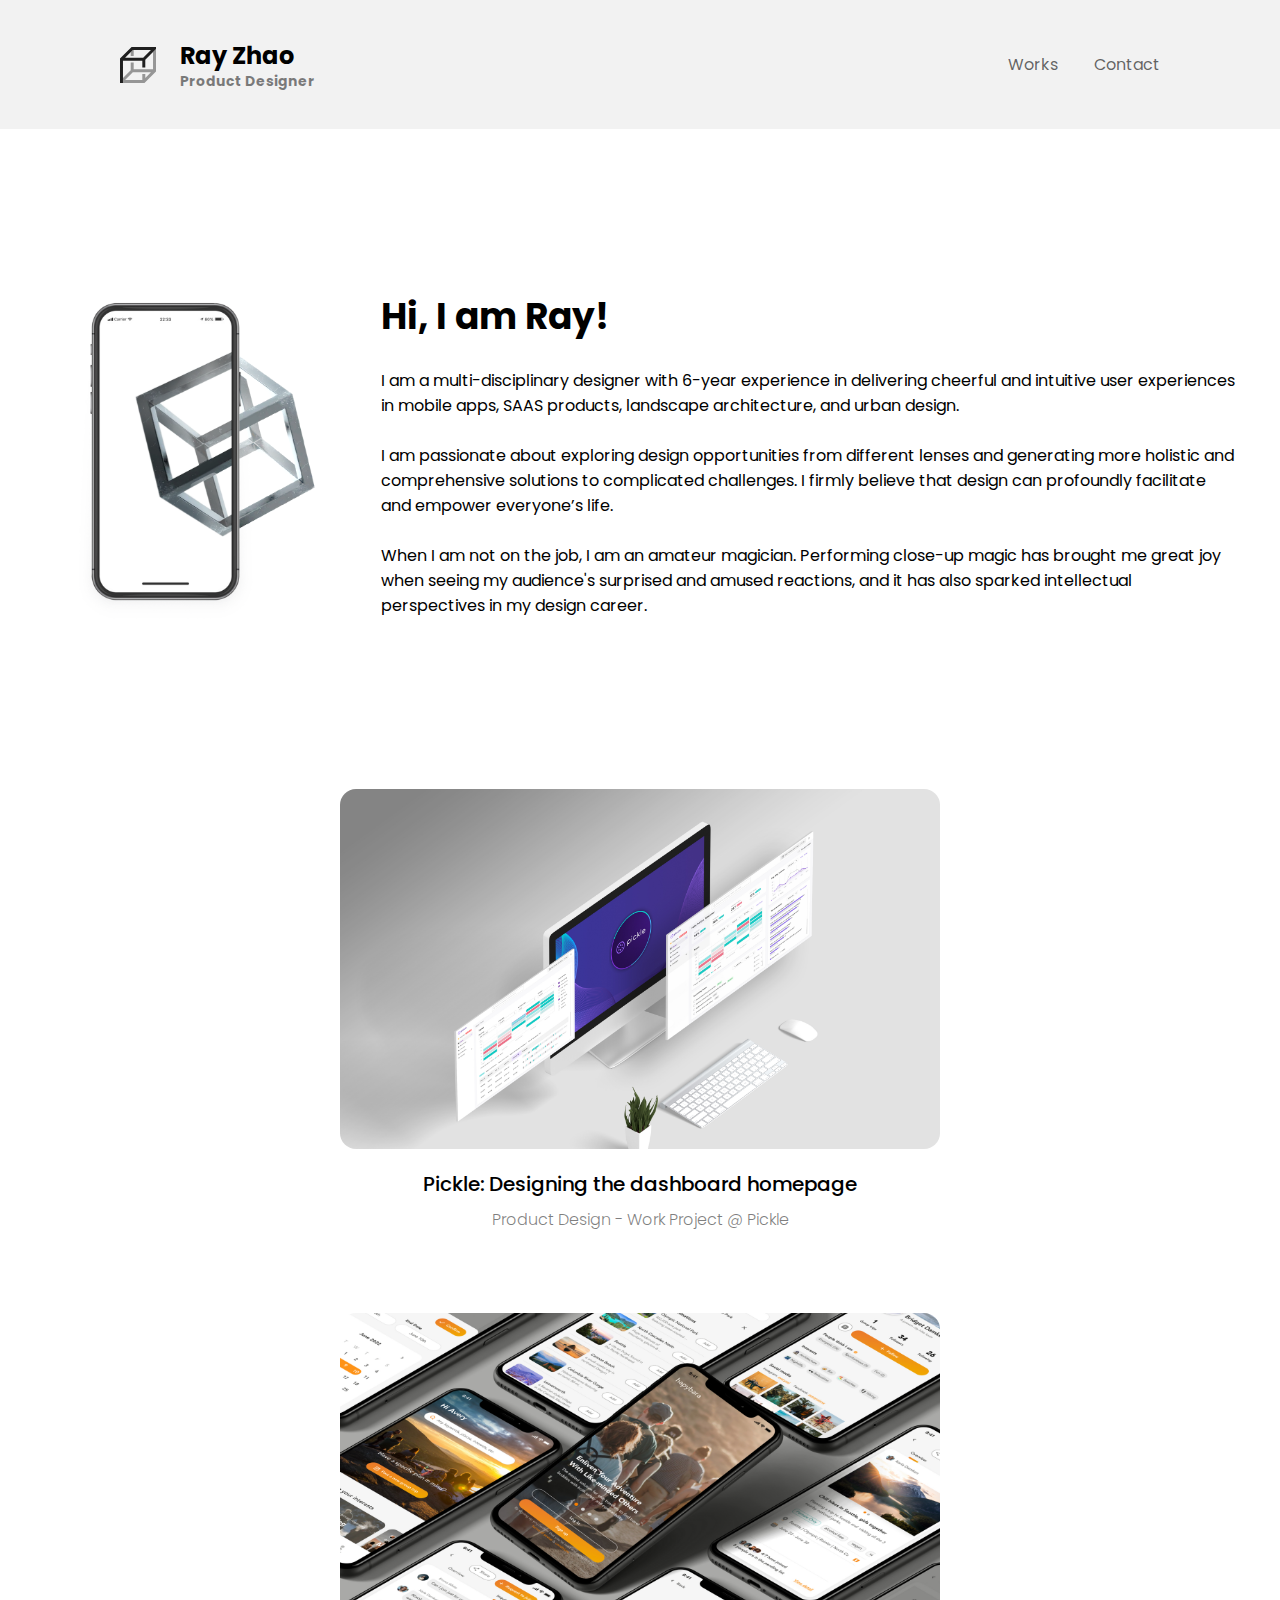
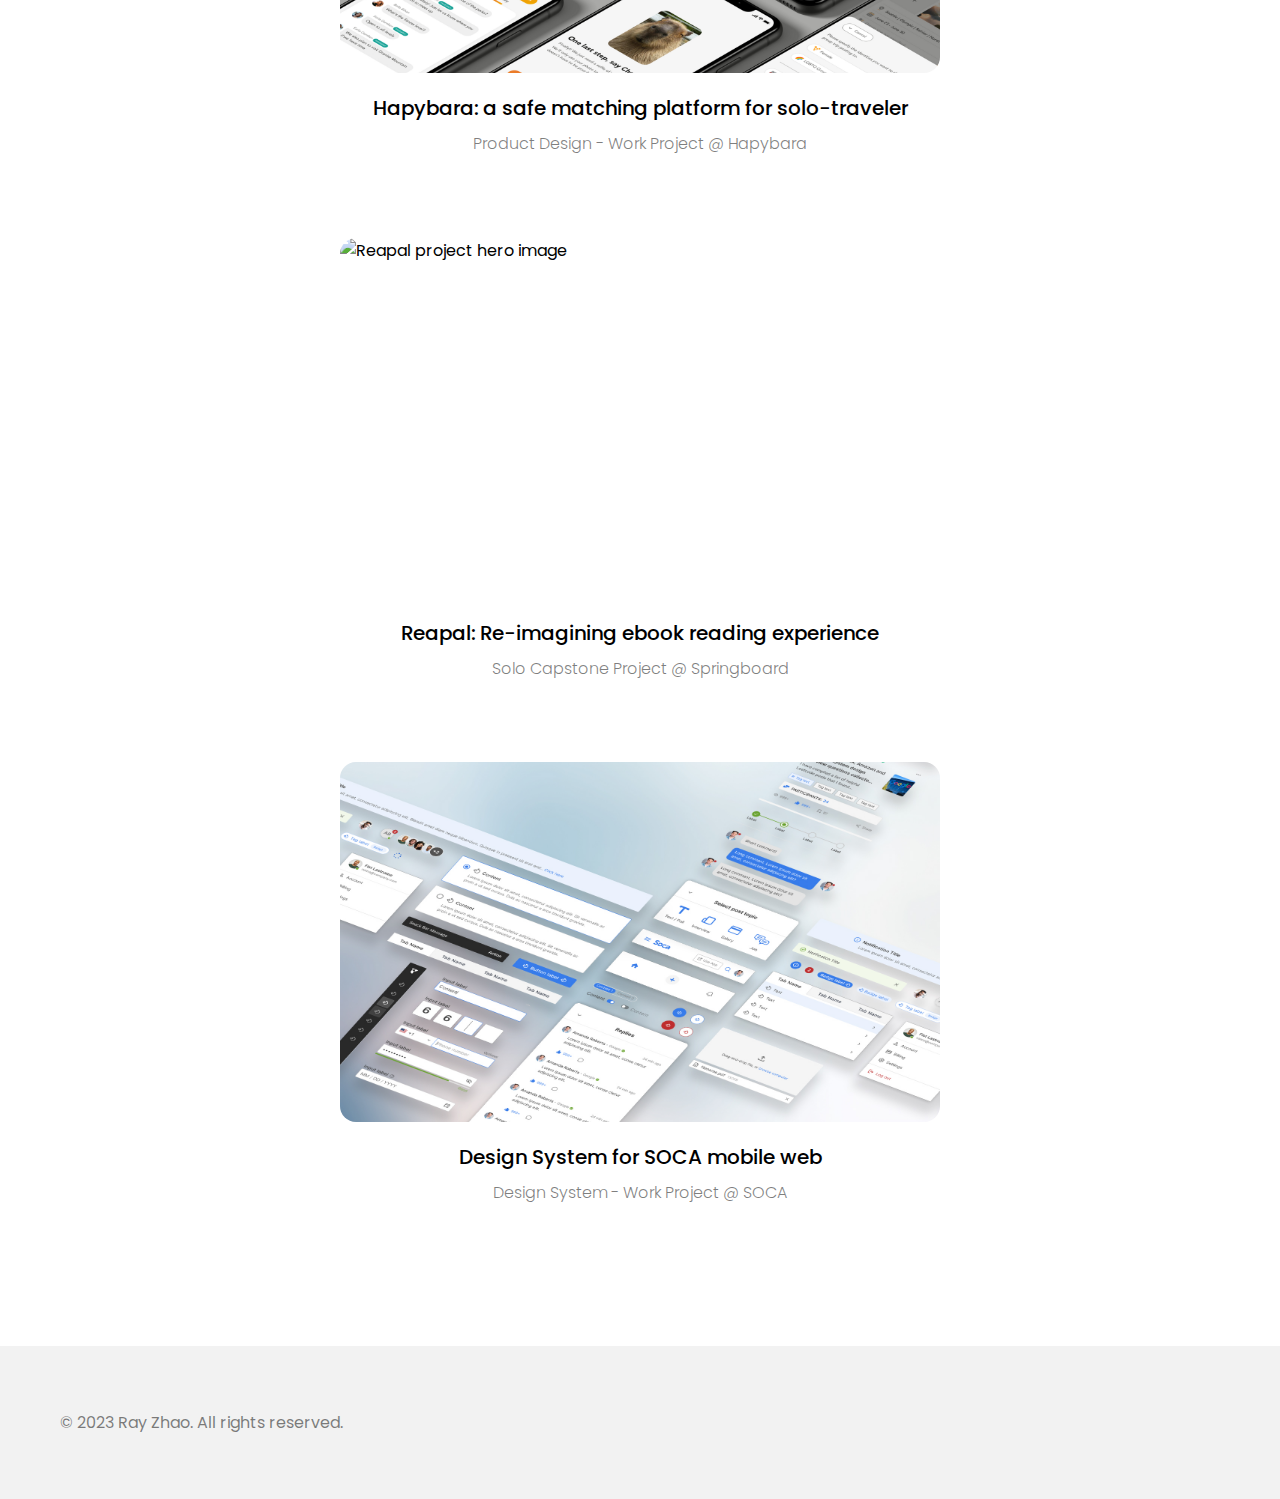
==== commit 7f859ad1: "Add responsive design" ====
--- a/index.html
+++ b/index.html
@@ -40,16 +40,20 @@
         <div class="section-list">
             <section id="self-intro">
                 <img src="./Resource/Hero_page.png" alt="Website's hero page" id="home-hero">
-                <p>
-                    I am a multi-disciplinary designer with 6-year experience in delivering cheerful and intuitive user
-                    experiences in mobile apps, SAAS products, landscape architecture, and urban design. <br><br>I am passionate
-                    about exploring design opportunities from different lenses and generating more holistic and
-                    comprehensive solutions to complicated challenges. I firmly believe that design can profoundly
-                    facilitate and empower everyone’s life. <br><br>When I am not on the job, I am an amateur magician.
-                    Performing
-                    close-up magic has brought me great joy when seeing my audience's surprised and amused reactions, and it
-                    has also sparked intellectual perspectives in my design career.
-                </p>
+                <div class="self-intro-content">
+                    <h1>Hi, I am Ray! </h1>
+                    <p>
+                        I am a multi-disciplinary designer with 6-year experience in delivering cheerful and intuitive user
+                        experiences in mobile apps, SAAS products, landscape architecture, and urban design. <br><br>I am passionate
+                        about exploring design opportunities from different lenses and generating more holistic and
+                        comprehensive solutions to complicated challenges. I firmly believe that design can profoundly
+                        facilitate and empower everyone’s life. <br><br>When I am not on the job, I am an amateur magician.
+                        Performing
+                        close-up magic has brought me great joy when seeing my audience's surprised and amused reactions, and it
+                        has also sparked intellectual perspectives in my design career.
+                    </p>
+                </div>
+
             </section>
             <section id="work-list">
                 <div class="card-project">
--- a/CSS/style.css
+++ b/CSS/style.css
@@ -35,6 +35,10 @@
 }
 
 
+h1 {
+    font-size: 36px;
+}
+
 a {
     color: rgba(0, 0, 0, 0.6);
     text-decoration: none;
@@ -42,6 +46,10 @@
 
 a:hover {
     color: #148A82; 
+}
+
+a:hover .icon-hover {
+    opacity: 1;
 }
 
 .logo-group {
@@ -75,11 +83,11 @@
 }
 
 #self-intro {
-    margin:auto; 
+    margin: auto; 
     display: flex;
     justify-content: center;
     align-items: center;
-    max-width: 1000px;
+    max-width: 1200px;
     gap: 24px;
     margin-bottom: 120px;
 }
@@ -102,7 +110,6 @@
     grid-auto-flow: row;
     justify-content: center;
     gap: 36px;
-    
 }
 
 .card-project {
@@ -122,6 +129,7 @@
     font-size: 20px;
     font-weight: 500;
     margin-bottom: 0;
+    text-align: center;
 }
 
 .card-project h4 {
@@ -129,6 +137,7 @@
     color: rgba(0, 0, 0, 0.5);
     font-weight: 300;
     margin-top: 8px;
+    text-align: center;
 }
 
 
@@ -172,10 +181,77 @@
     opacity: 0;
 }
 
-.icon-hover:hover {
-    opacity: 1;
-}
-
 .button-text {
     margin-top: 8px;
+}
+
+@media only screen and (max-width: 1400px) {
+    #work-list {
+        grid-template: auto auto / auto;
+        gap: 60px;
+    }
+
+    #self-intro {
+        margin-bottom: 80px;
+    }
+}
+
+@media only screen and (max-width: 1080px) {
+    #self-intro {
+        flex-direction: column;
+        gap: 0px;
+    }
+
+    #self-intro img {
+        transform: translate(32px, 0);
+    }
+
+    .self-intro-content {
+        display: flex;
+        flex-direction: column;
+        align-items: center;
+        max-width: 750px;
+    }
+
+    .section-list {
+        padding: 40px;
+        padding-bottom: 80px;
+    }
+
+    header {
+        padding: 36px 60px;
+    }
+}
+
+@media only screen and (max-width: 768px) {
+    .logo-title {
+        display: none;
+    }
+
+    header {
+        padding: 24px 40px; 
+    }
+
+    .card-project img {
+        width: 100%;
+        height: auto;
+    }
+
+    .section-list {
+        padding: 20px;
+        padding-bottom: 40px;
+    }
+}
+
+@media only screen and (max-width: 480px) {
+    #self-intro img {
+        width: 100%;
+        height: auto;
+        object-fit: scale-down;
+        max-height: 400px;
+    } 
+
+    .card-project img {
+        height: 360px;
+    }
 }